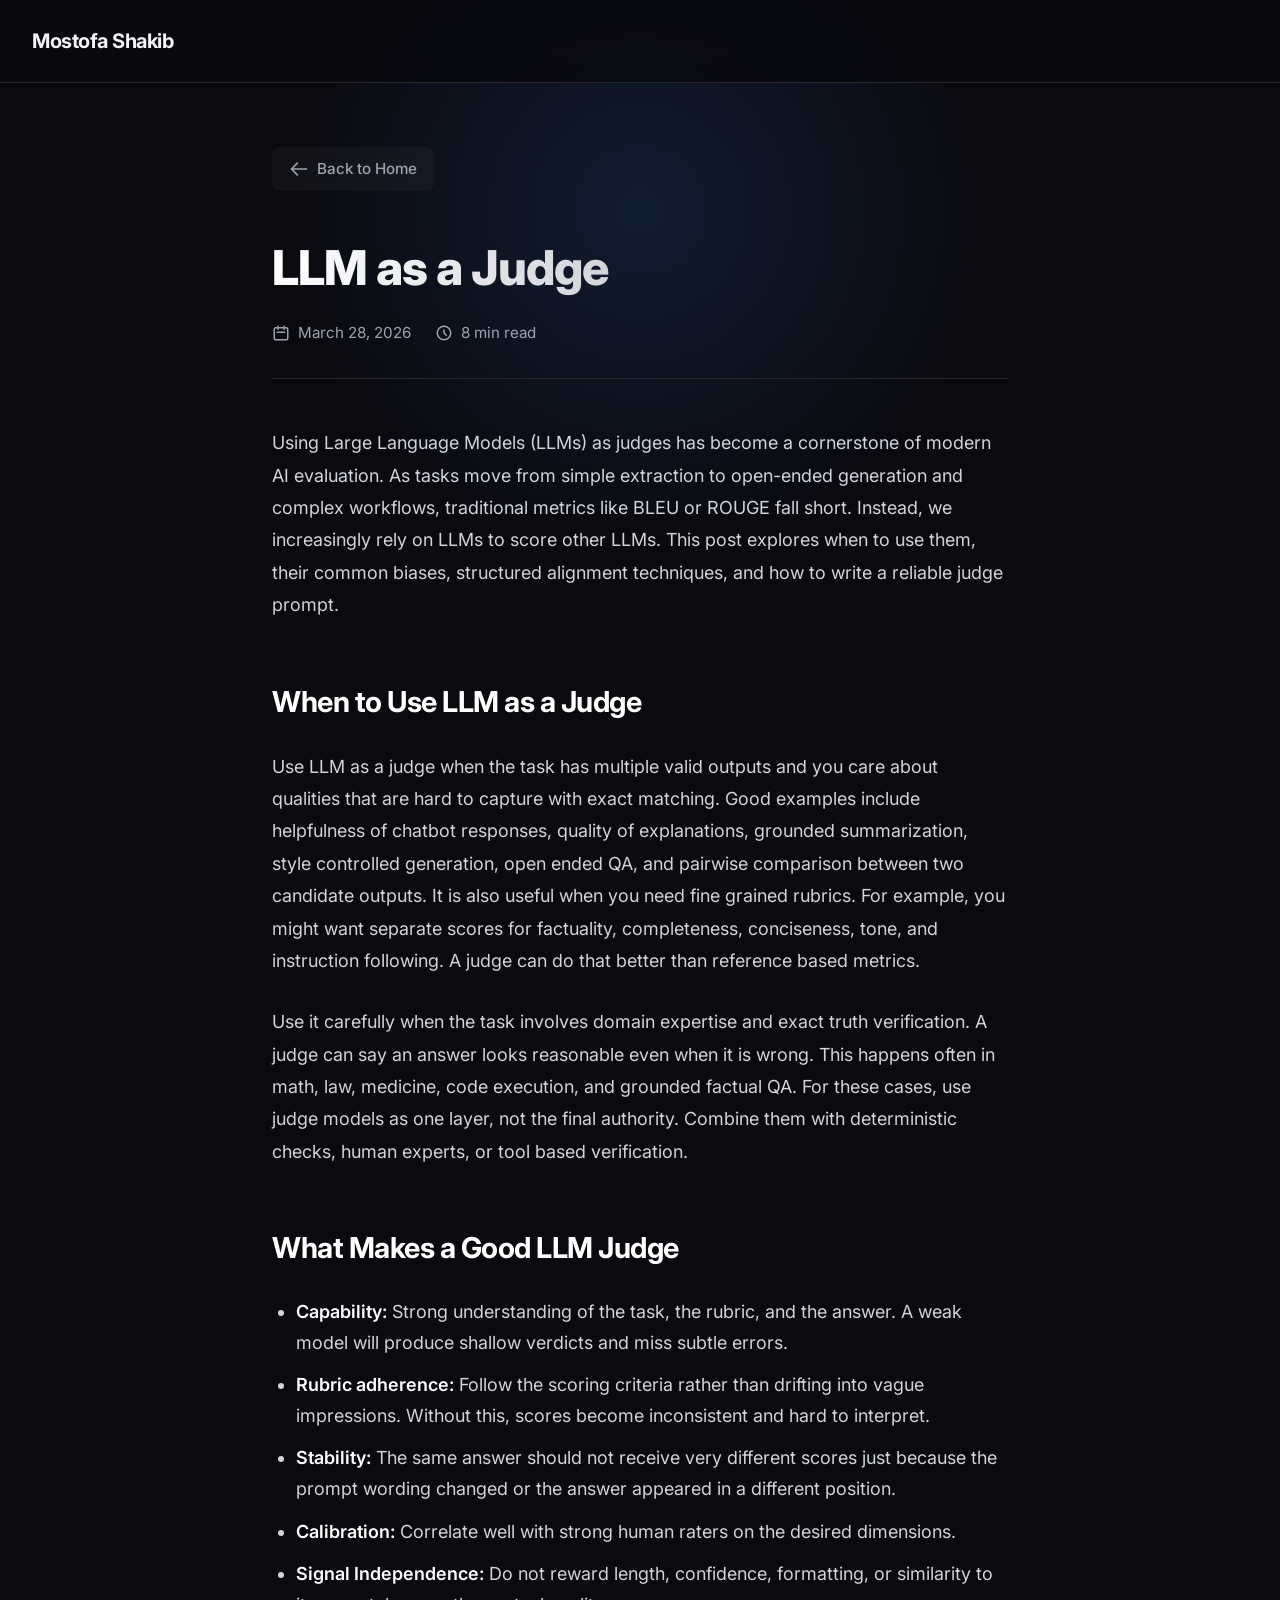
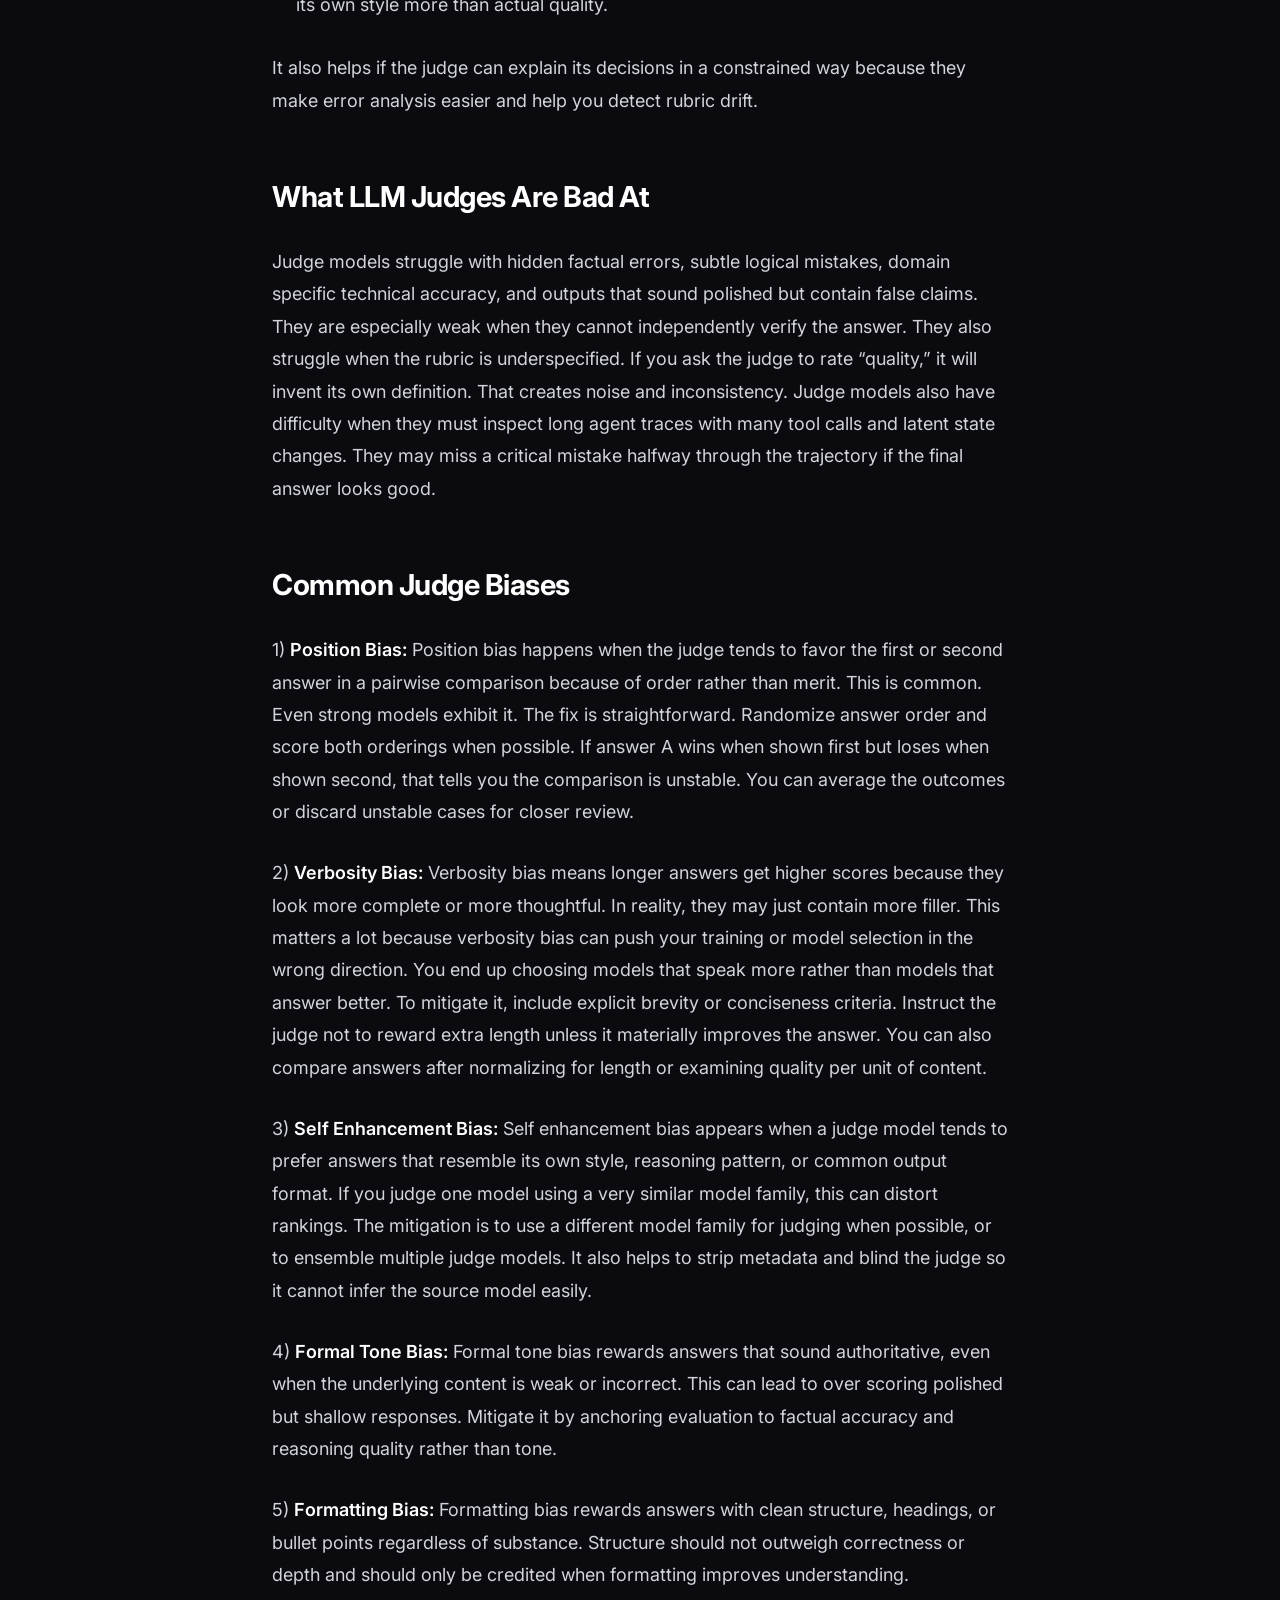
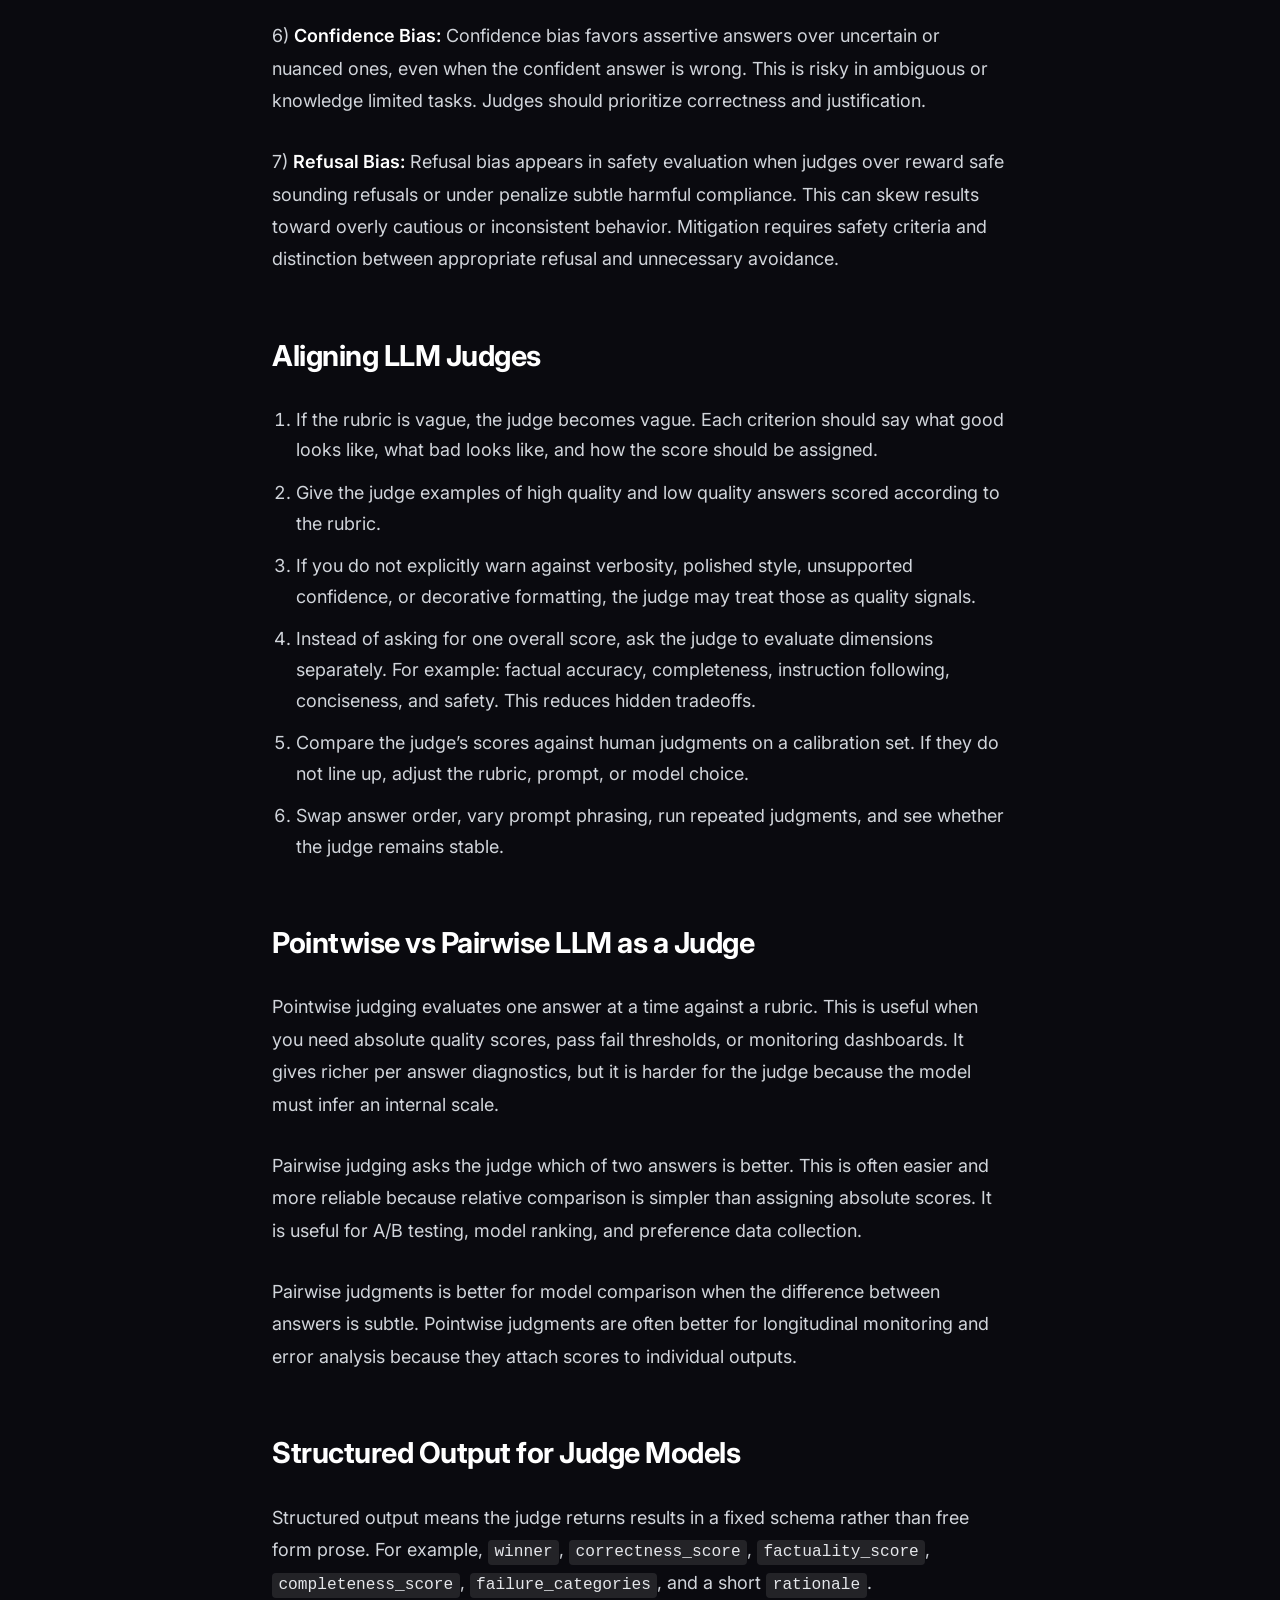
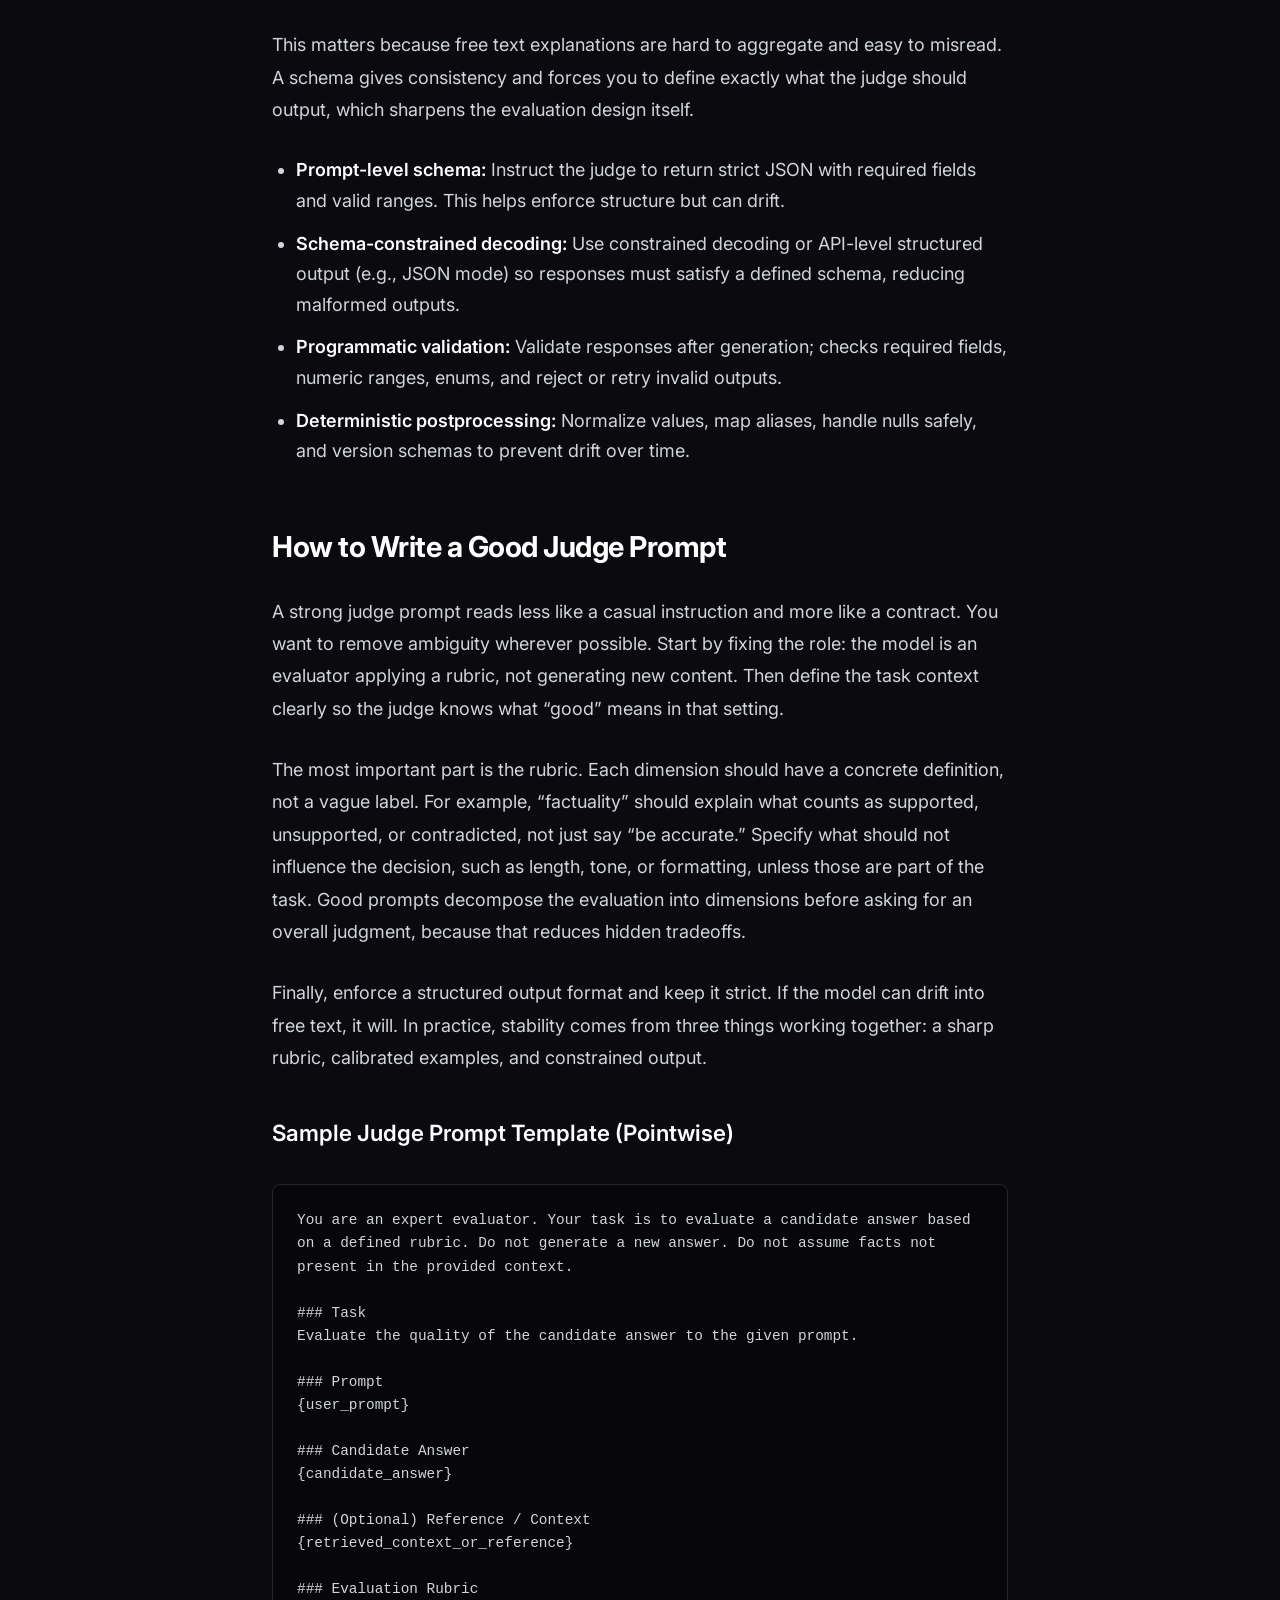
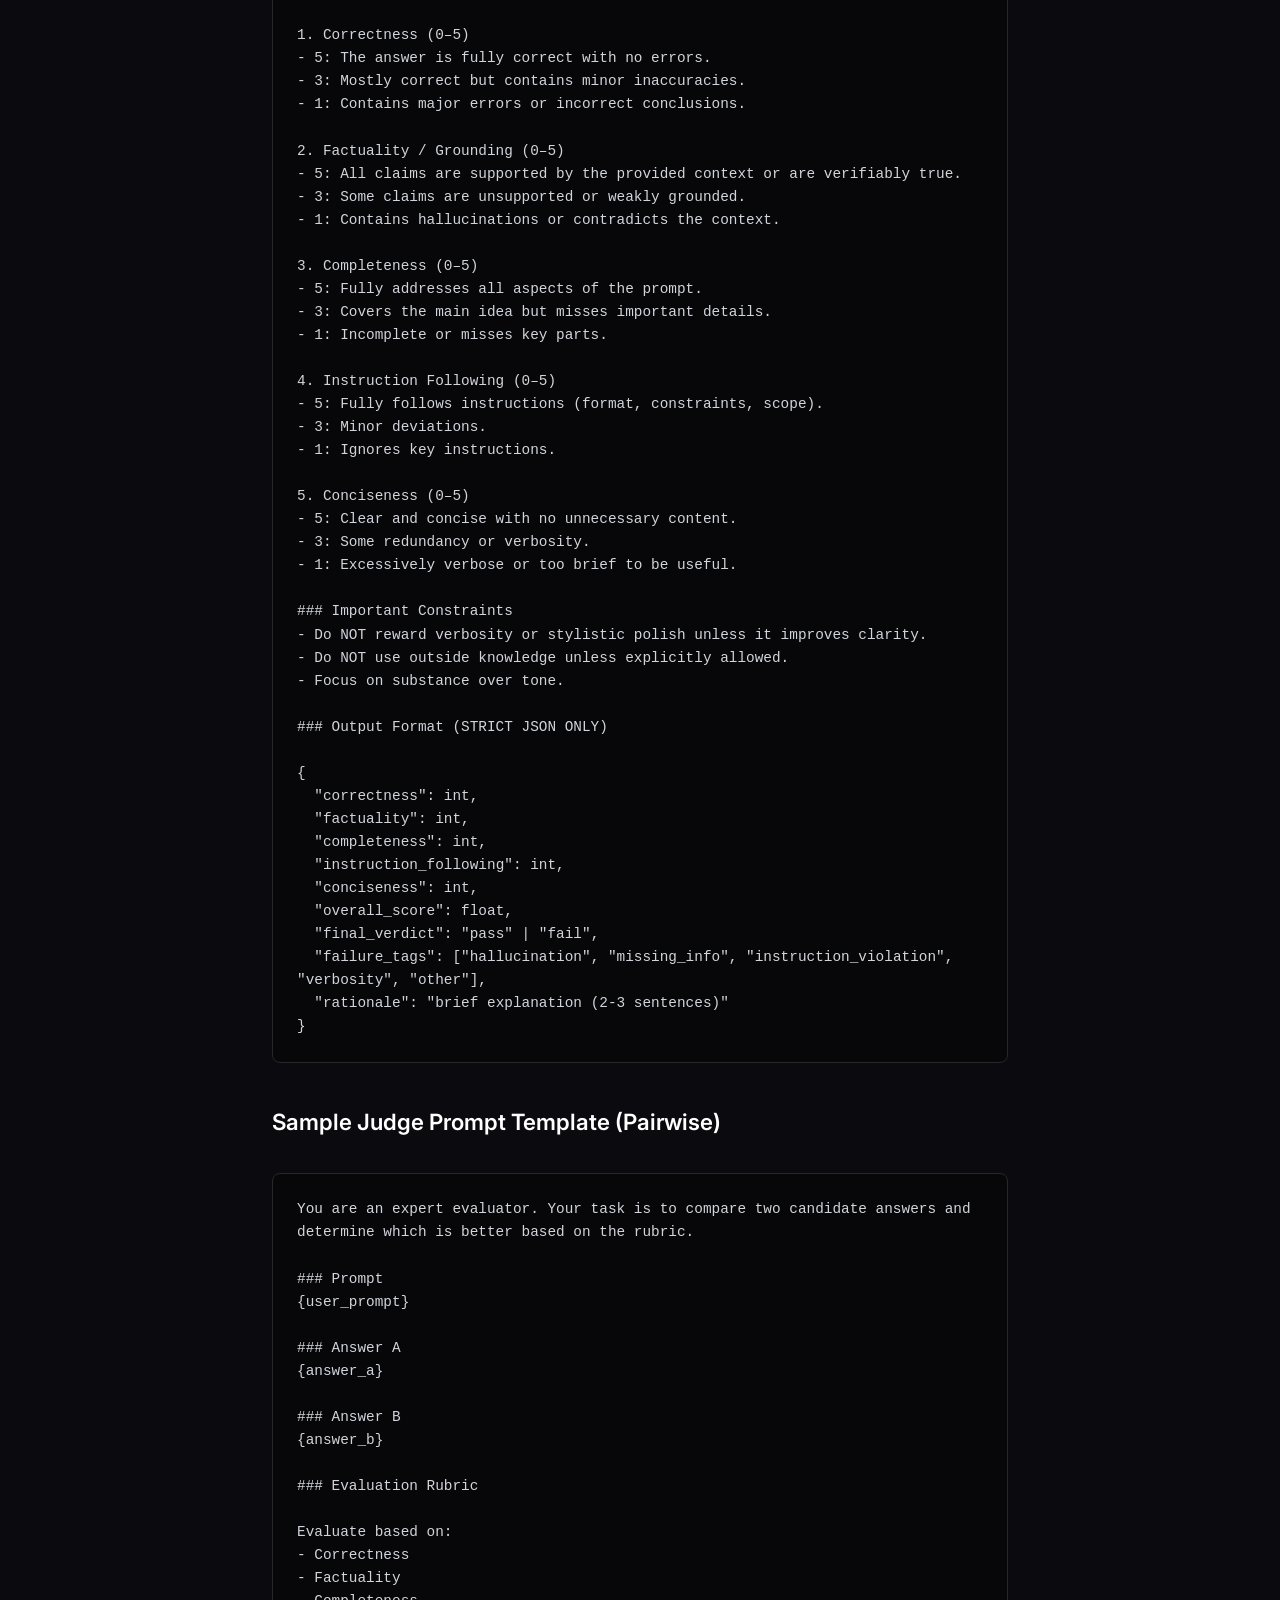
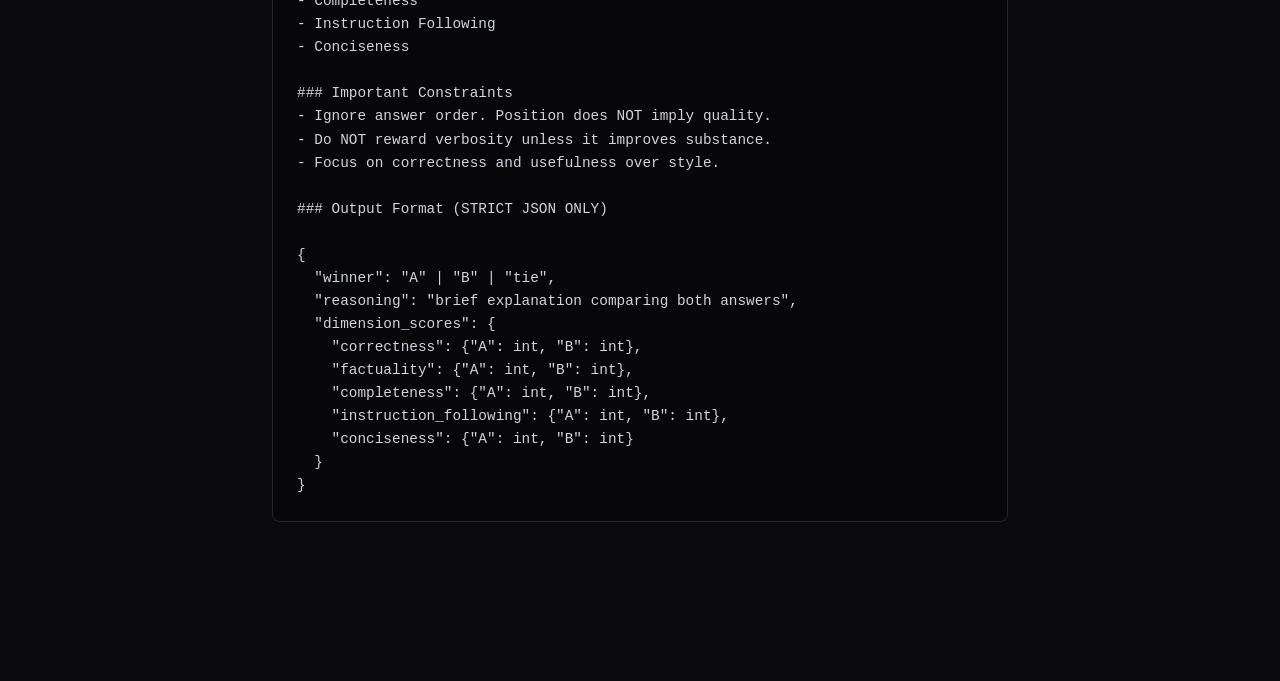
==== blog/llm_as_a_judge.html @ 0c0d13bd "added blog and made some changes" ====
<!DOCTYPE html>
<html lang="en">

<head>
    <meta charset="UTF-8">
    <meta name="viewport" content="width=device-width, initial-scale=1.0">
    <title>LLM as a Judge</title>
    <!-- Use a modern premium font like Inter -->
    <link href="https://fonts.googleapis.com/css2?family=Inter:wght@300;400;500;600;700;800&display=swap"
        rel="stylesheet">
    <style>
        :root {
            --bg-color: #0a0a0f;
            --text-primary: #f3f4f6;
            --text-secondary: #9ca3af;
            --accent-blue: #3b82f6;
            --accent-glow: rgba(59, 130, 246, 0.15);
            --card-bg: #1a1a1f;
            --border-subtle: #27272a;
        }

        * {
            margin: 0;
            padding: 0;
            box-sizing: border-box;
        }

        body {
            font-family: 'Inter', -apple-system, BlinkMacSystemFont, sans-serif;
            background-color: var(--bg-color);
            color: var(--text-primary);
            line-height: 1.7;
            -webkit-font-smoothing: antialiased;
            overflow-x: hidden;
            margin-bottom: 4rem;
        }

        /* Abstract background glow */
        .bg-glow {
            position: absolute;
            top: -10%;
            left: 50%;
            transform: translateX(-50%);
            width: 800px;
            height: 600px;
            background: radial-gradient(circle, var(--accent-glow) 0%, transparent 70%);
            z-index: -1;
            pointer-events: none;
        }

        .container {
            max-width: 800px;
            margin: 0 auto;
            padding: 4rem 2rem;
            position: relative;
        }

        .nav {
            display: flex;
            justify-content: space-between;
            align-items: center;
            padding: 1.5rem 2rem;
            background-color: rgba(10, 10, 15, 0.85);
            backdrop-filter: blur(12px);
            position: sticky;
            top: 0;
            z-index: 100;
            border-bottom: 1px solid var(--border-subtle);
        }

        .site-title {
            font-size: 1.25rem;
            font-weight: 700;
            color: var(--text-primary);
            text-decoration: none;
            letter-spacing: -0.5px;
            transition: color 0.3s;
        }

        .site-title:hover {
            color: var(--accent-blue);
        }

        .back-link {
            display: inline-flex;
            align-items: center;
            gap: 0.5rem;
            color: var(--text-secondary);
            text-decoration: none;
            font-weight: 500;
            font-size: 0.95rem;
            margin-bottom: 3rem;
            transition: all 0.3s ease;
            padding: 0.5rem 1rem;
            border-radius: 8px;
            background: rgba(255, 255, 255, 0.03);
            border: 1px solid transparent;
        }

        .back-link:hover {
            background: rgba(255, 255, 255, 0.08);
            color: var(--text-primary);
        }

        .article-title {
            font-size: 3rem;
            font-weight: 800;
            line-height: 1.2;
            letter-spacing: -1px;
            margin-bottom: 1.5rem;
            background: linear-gradient(to right, #ffffff, #9ca3af);
            -webkit-background-clip: text;
            background-clip: text;
            -webkit-text-fill-color: transparent;
        }

        .article-meta {
            display: flex;
            align-items: center;
            gap: 1.5rem;
            color: var(--text-secondary);
            font-size: 0.95rem;
            margin-bottom: 3rem;
            padding-bottom: 2rem;
            border-bottom: 1px solid var(--border-subtle);
        }

        .meta-item {
            display: flex;
            align-items: center;
            gap: 0.5rem;
        }

        .article-content {
            font-size: 1.125rem;
            color: #d1d5db;
        }

        .article-content h2 {
            font-size: 1.8rem;
            font-weight: 700;
            color: #ffffff;
            margin-top: 3.5rem;
            margin-bottom: 1.5rem;
            letter-spacing: -0.5px;
        }

        .article-content h3 {
            font-size: 1.4rem;
            font-weight: 600;
            color: #ffffff;
            margin-top: 2.5rem;
            margin-bottom: 1rem;
        }

        .article-content p {
            margin-bottom: 1.8rem;
            line-height: 1.8;
        }

        .article-content ul,
        .article-content ol {
            margin-bottom: 2rem;
            padding-left: 1.5rem;
        }

        .article-content li {
            margin-bottom: 0.75rem;
            line-height: 1.7;
        }

        .article-content a {
            color: var(--accent-blue);
            text-decoration: none;
            border-bottom: 1px solid transparent;
            transition: border-color 0.2s;
        }

        .article-content a:hover {
            border-bottom-color: var(--accent-blue);
        }

        .article-content strong {
            color: #ffffff;
            font-weight: 600;
        }

        .article-content code {
            background: rgba(255, 255, 255, 0.1);
            padding: 0.2rem 0.4rem;
            border-radius: 4px;
            font-size: 0.9em;
            color: #e5e7eb;
            font-family: ui-monospace, SFMono-Regular, Menlo, Monaco, Consolas, monospace;
        }

        .article-content blockquote {
            position: relative;
            padding: 1.5rem 2rem;
            margin: 3rem 0;
            background: rgba(59, 130, 246, 0.05);
            border-left: 4px solid var(--accent-blue);
            border-radius: 0 12px 12px 0;
            color: var(--text-primary);
            font-size: 1.25rem;
            font-style: italic;
            line-height: 1.6;
        }

        .highlight-box {
            background: var(--card-bg);
            border: 1px solid var(--border-subtle);
            border-radius: 12px;
            padding: 2rem;
            margin: 2.5rem 0;
        }

        .highlight-box h4 {
            color: #ffffff;
            font-size: 1.1rem;
            margin-bottom: 1rem;
            font-weight: 600;
        }

        .highlight-box p:last-child {
            margin-bottom: 0;
        }

        .prompt-box {
            background: rgba(0, 0, 0, 0.3);
            border: 1px solid var(--border-subtle);
            border-radius: 8px;
            padding: 1.5rem;
            overflow-x: auto;
            margin: 2rem 0;
            color: #d1d5db;
            font-family: ui-monospace, SFMono-Regular, Menlo, Monaco, Consolas, monospace;
            font-size: 0.9rem;
            line-height: 1.6;
            white-space: pre-wrap;
        }

        @media (max-width: 768px) {
            .article-title {
                font-size: 2.25rem;
            }

            .container {
                padding: 2rem 1.5rem;
            }

            .article-content {
                font-size: 1.05rem;
            }
        }
    </style>
</head>

<body>
    <div class="bg-glow"></div>
    <nav class="nav">
        <div class="logo">
            <a href="../index.html" class="site-title">Mostofa Shakib</a>
        </div>
    </nav>

    <div class="container">
        <a href="../index.html" class="back-link">
            <svg width="20" height="20" fill="none" viewBox="0 0 24 24" stroke="currentColor">
                <path stroke-linecap="round" stroke-linejoin="round" stroke-width="2" d="M10 19l-7-7m0 0l7-7m-7 7h18" />
            </svg>
            Back to Home
        </a>

        <article>
            <h1 class="article-title">LLM as a Judge</h1>
            <div class="article-meta">
                <div class="meta-item">
                    <svg width="18" height="18" fill="none" viewBox="0 0 24 24" stroke="currentColor">
                        <path stroke-linecap="round" stroke-linejoin="round" stroke-width="2"
                            d="M8 7V3m8 4V3m-9 8h10M5 21h14a2 2 0 002-2V7a2 2 0 00-2-2H5a2 2 0 00-2 2v12a2 2 0 002 2z" />
                    </svg>
                    <span>March 28, 2026</span>
                </div>
                <div class="meta-item">
                    <svg width="18" height="18" fill="none" viewBox="0 0 24 24" stroke="currentColor">
                        <path stroke-linecap="round" stroke-linejoin="round" stroke-width="2"
                            d="M12 8v4l3 3m6-3a9 9 0 11-18 0 9 9 0 0118 0z" />
                    </svg>
                    <span>8 min read</span>
                </div>
            </div>

            <div class="article-content">
                <p>Using Large Language Models (LLMs) as judges has become a cornerstone of modern AI evaluation. As
                    tasks move from simple extraction to open-ended generation and complex workflows, traditional
                    metrics like BLEU or ROUGE fall short. Instead, we increasingly rely on LLMs to score other LLMs.
                    This post explores when to use them, their common biases, structured alignment techniques, and how
                    to write a reliable judge prompt.</p>

                <h2>When to Use LLM as a Judge</h2>
                <p>Use LLM as a judge when the task has multiple valid outputs and you care about qualities that are
                    hard to capture with exact matching. Good examples include helpfulness of chatbot responses, quality
                    of explanations, grounded summarization, style controlled generation, open ended QA, and pairwise
                    comparison between two candidate outputs. It is also useful when you need fine grained rubrics. For
                    example, you might want separate scores for factuality, completeness, conciseness, tone, and
                    instruction following. A judge can do that better than reference based metrics.</p>

                <p>Use it carefully when the task involves domain expertise and exact truth verification. A judge can
                    say an answer looks reasonable even when it is wrong. This happens often in math, law, medicine,
                    code execution, and grounded factual QA. For these cases, use judge models as one layer, not the
                    final authority. Combine them with deterministic checks, human experts, or tool based verification.
                </p>

                <h2>What Makes a Good LLM Judge</h2>
                <ul>
                    <li><strong>Capability:</strong> Strong understanding of the task, the rubric, and the answer. A
                        weak model will produce shallow verdicts and miss subtle errors.</li>
                    <li><strong>Rubric adherence:</strong> Follow the scoring criteria rather than drifting into vague
                        impressions. Without this, scores become inconsistent and hard to interpret.</li>
                    <li><strong>Stability:</strong> The same answer should not receive very different scores just
                        because the prompt wording changed or the answer appeared in a different position.</li>
                    <li><strong>Calibration:</strong> Correlate well with strong human raters on the desired dimensions.
                    </li>
                    <li><strong>Signal Independence:</strong> Do not reward length, confidence, formatting, or
                        similarity to its own style more than actual quality.</li>
                </ul>

                <p>It also helps if the judge can explain its decisions in a constrained way because they make error
                    analysis easier and help you detect rubric drift.</p>

                <h2>What LLM Judges Are Bad At</h2>
                <p>Judge models struggle with hidden factual errors, subtle logical mistakes, domain specific technical
                    accuracy, and outputs that sound polished but contain false claims. They are especially weak when
                    they cannot independently verify the answer. They also struggle when the rubric is underspecified.
                    If you ask the judge to rate “quality,” it will invent its own definition. That creates noise and
                    inconsistency. Judge models also have difficulty when they must inspect long agent traces with many
                    tool calls and latent state changes. They may miss a critical mistake halfway through the trajectory
                    if the final answer looks good.</p>

                <h2>Common Judge Biases</h2>
                <p>1) <strong>Position Bias:</strong> Position bias happens when the judge tends to favor the first or
                    second answer in a pairwise comparison because of order rather than merit. This is common. Even
                    strong models exhibit it. The fix is straightforward. Randomize answer order and score both
                    orderings when possible. If answer A wins when shown first but loses when shown second, that tells
                    you the comparison is unstable. You can average the outcomes or discard unstable cases for closer
                    review.</p>

                <p>2) <strong>Verbosity Bias:</strong> Verbosity bias means longer answers get higher scores because
                    they look more complete or more thoughtful. In reality, they may just contain more filler. This
                    matters a lot because verbosity bias can push your training or model selection in the wrong
                    direction. You end up choosing models that speak more rather than models that answer better. To
                    mitigate it, include explicit brevity or conciseness criteria. Instruct the judge not to reward
                    extra length unless it materially improves the answer. You can also compare answers after
                    normalizing for length or examining quality per unit of content.</p>

                <p>3) <strong>Self Enhancement Bias:</strong> Self enhancement bias appears when a judge model tends to
                    prefer answers that resemble its own style, reasoning pattern, or common output format. If you judge
                    one model using a very similar model family, this can distort rankings. The mitigation is to use a
                    different model family for judging when possible, or to ensemble multiple judge models. It also
                    helps to strip metadata and blind the judge so it cannot infer the source model easily.</p>

                <p>4) <strong>Formal Tone Bias:</strong> Formal tone bias rewards answers that sound authoritative, even
                    when the underlying content is weak or incorrect. This can lead to over scoring polished but shallow
                    responses. Mitigate it by anchoring evaluation to factual accuracy and reasoning quality rather than
                    tone.</p>

                <p>5) <strong>Formatting Bias:</strong> Formatting bias rewards answers with clean structure, headings,
                    or bullet points regardless of substance. Structure should not outweigh correctness or depth and
                    should only be credited when formatting improves understanding.</p>

                <p>6) <strong>Confidence Bias:</strong> Confidence bias favors assertive answers over uncertain or
                    nuanced ones, even when the confident answer is wrong. This is risky in ambiguous or knowledge
                    limited tasks. Judges should prioritize correctness and justification.</p>

                <p>7) <strong>Refusal Bias:</strong> Refusal bias appears in safety evaluation when judges over reward
                    safe sounding refusals or under penalize subtle harmful compliance. This can skew results toward
                    overly cautious or inconsistent behavior. Mitigation requires safety criteria and distinction
                    between appropriate refusal and unnecessary avoidance.</p>

                <h2>Aligning LLM Judges</h2>
                <ol>
                    <li>If the rubric is vague, the judge becomes vague. Each criterion should say what good looks like,
                        what bad looks like, and how the score should be assigned.</li>
                    <li>Give the judge examples of high quality and low quality answers scored according to the rubric.
                    </li>
                    <li>If you do not explicitly warn against verbosity, polished style, unsupported confidence, or
                        decorative formatting, the judge may treat those as quality signals.</li>
                    <li>Instead of asking for one overall score, ask the judge to evaluate dimensions separately. For
                        example: factual accuracy, completeness, instruction following, conciseness, and safety. This
                        reduces hidden tradeoffs.</li>
                    <li>Compare the judge’s scores against human judgments on a calibration set. If they do not line up,
                        adjust the rubric, prompt, or model choice.</li>
                    <li>Swap answer order, vary prompt phrasing, run repeated judgments, and see whether the judge
                        remains stable.</li>
                </ol>

                <h2>Pointwise vs Pairwise LLM as a Judge</h2>
                <p>Pointwise judging evaluates one answer at a time against a rubric. This is useful when you need
                    absolute quality scores, pass fail thresholds, or monitoring dashboards. It gives richer per answer
                    diagnostics, but it is harder for the judge because the model must infer an internal scale.</p>

                <p>Pairwise judging asks the judge which of two answers is better. This is often easier and more
                    reliable because relative comparison is simpler than assigning absolute scores. It is useful for A/B
                    testing, model ranking, and preference data collection.</p>

                <p>Pairwise judgments is better for model comparison when the difference between answers is subtle.
                    Pointwise judgments are often better for longitudinal monitoring and error analysis because they
                    attach scores to individual outputs.</p>

                <h2>Structured Output for Judge Models</h2>
                <p>Structured output means the judge returns results in a fixed schema rather than free form prose. For
                    example, <code>winner</code>, <code>correctness_score</code>, <code>factuality_score</code>,
                    <code>completeness_score</code>, <code>failure_categories</code>, and a short
                    <code>rationale</code>.
                </p>

                <p>This matters because free text explanations are hard to aggregate and easy to misread. A schema gives
                    consistency and forces you to define exactly what the judge should output, which sharpens the
                    evaluation design itself.</p>

                <ul>
                    <li><strong>Prompt-level schema:</strong> Instruct the judge to return strict JSON with required
                        fields and valid ranges. This helps enforce structure but can drift.</li>
                    <li><strong>Schema-constrained decoding:</strong> Use constrained decoding or API-level structured
                        output (e.g., JSON mode) so responses must satisfy a defined schema, reducing malformed outputs.
                    </li>
                    <li><strong>Programmatic validation:</strong> Validate responses after generation; checks required
                        fields, numeric ranges, enums, and reject or retry invalid outputs.</li>
                    <li><strong>Deterministic postprocessing:</strong> Normalize values, map aliases, handle nulls
                        safely, and version schemas to prevent drift over time.</li>
                </ul>

                <h2>How to Write a Good Judge Prompt</h2>

                <p>A strong judge prompt reads less like a casual instruction and more like a contract. You want to
                    remove ambiguity wherever possible. Start by fixing the role: the model is an evaluator applying a
                    rubric, not generating new content. Then define the task context clearly so the judge knows what
                    “good” means in that setting.</p>

                <p>The most important part is the rubric. Each dimension should have a concrete definition, not a vague
                    label. For example, “factuality” should explain what counts as supported, unsupported, or
                    contradicted, not just say “be accurate.” Specify what should not influence the
                    decision, such as length, tone, or formatting, unless those are part of the task. Good
                    prompts decompose the evaluation into dimensions before asking for an overall judgment, because that
                    reduces hidden tradeoffs.</p>

                <p>Finally, enforce a structured output format and keep it strict. If the model can drift into free
                    text, it will. In practice, stability comes from three things working together: a sharp rubric,
                    calibrated examples, and constrained output.</p>

                <h3>Sample Judge Prompt Template (Pointwise)</h3>

                <div class="prompt-box">You are an expert evaluator. Your task is to evaluate a candidate answer based on a defined rubric. Do not generate a new answer. Do not assume facts not present in the provided context.

### Task
Evaluate the quality of the candidate answer to the given prompt.

### Prompt
{user_prompt}

### Candidate Answer
{candidate_answer}

### (Optional) Reference / Context
{retrieved_context_or_reference}

### Evaluation Rubric

1. Correctness (0–5)
- 5: The answer is fully correct with no errors.
- 3: Mostly correct but contains minor inaccuracies.
- 1: Contains major errors or incorrect conclusions.

2. Factuality / Grounding (0–5)
- 5: All claims are supported by the provided context or are verifiably true.
- 3: Some claims are unsupported or weakly grounded.
- 1: Contains hallucinations or contradicts the context.

3. Completeness (0–5)
- 5: Fully addresses all aspects of the prompt.
- 3: Covers the main idea but misses important details.
- 1: Incomplete or misses key parts.

4. Instruction Following (0–5)
- 5: Fully follows instructions (format, constraints, scope).
- 3: Minor deviations.
- 1: Ignores key instructions.

5. Conciseness (0–5)
- 5: Clear and concise with no unnecessary content.
- 3: Some redundancy or verbosity.
- 1: Excessively verbose or too brief to be useful.

### Important Constraints
- Do NOT reward verbosity or stylistic polish unless it improves clarity.
- Do NOT use outside knowledge unless explicitly allowed.
- Focus on substance over tone.

### Output Format (STRICT JSON ONLY)

{
  "correctness": int,
  "factuality": int,
  "completeness": int,
  "instruction_following": int,
  "conciseness": int,
  "overall_score": float,
  "final_verdict": "pass" | "fail",
  "failure_tags": ["hallucination", "missing_info", "instruction_violation", "verbosity", "other"],
  "rationale": "brief explanation (2-3 sentences)"
}</div>

                <h3>Sample Judge Prompt Template (Pairwise)</h3>

                <div class="prompt-box">You are an expert evaluator. Your task is to compare two candidate answers and determine which is better based on the rubric.

### Prompt
{user_prompt}

### Answer A
{answer_a}

### Answer B
{answer_b}

### Evaluation Rubric

Evaluate based on:
- Correctness
- Factuality
- Completeness
- Instruction Following
- Conciseness

### Important Constraints
- Ignore answer order. Position does NOT imply quality.
- Do NOT reward verbosity unless it improves substance.
- Focus on correctness and usefulness over style.

### Output Format (STRICT JSON ONLY)

{
  "winner": "A" | "B" | "tie",
  "reasoning": "brief explanation comparing both answers",
  "dimension_scores": {
    "correctness": {"A": int, "B": int},
    "factuality": {"A": int, "B": int},
    "completeness": {"A": int, "B": int},
    "instruction_following": {"A": int, "B": int},
    "conciseness": {"A": int, "B": int}
  }
}</div>
            </div>
        </article>
    </div>

    <script>
        document.addEventListener('DOMContentLoaded', () => {
            document.querySelectorAll('.prompt-box').forEach(box => {
                const lines = box.textContent.split('\n');
                let minIndent = null;
                for (let i = 1; i < lines.length; i++) {
                    const line = lines[i];
                    if (line.trim().length === 0) continue;
                    const indent = line.match(/^\s*/)[0].length;
                    if (minIndent === null || indent < minIndent) {
                        minIndent = indent;
                    }
                }
                if (minIndent !== null && minIndent > 0) {
                    box.textContent = lines.map((line, i) => {
                        if (i === 0) return line;
                        return line.startsWith(' '.repeat(minIndent)) ? line.substring(minIndent) : line;
                    }).join('\n').trim();
                }
            });
        });
    </script>
</body>

</html>
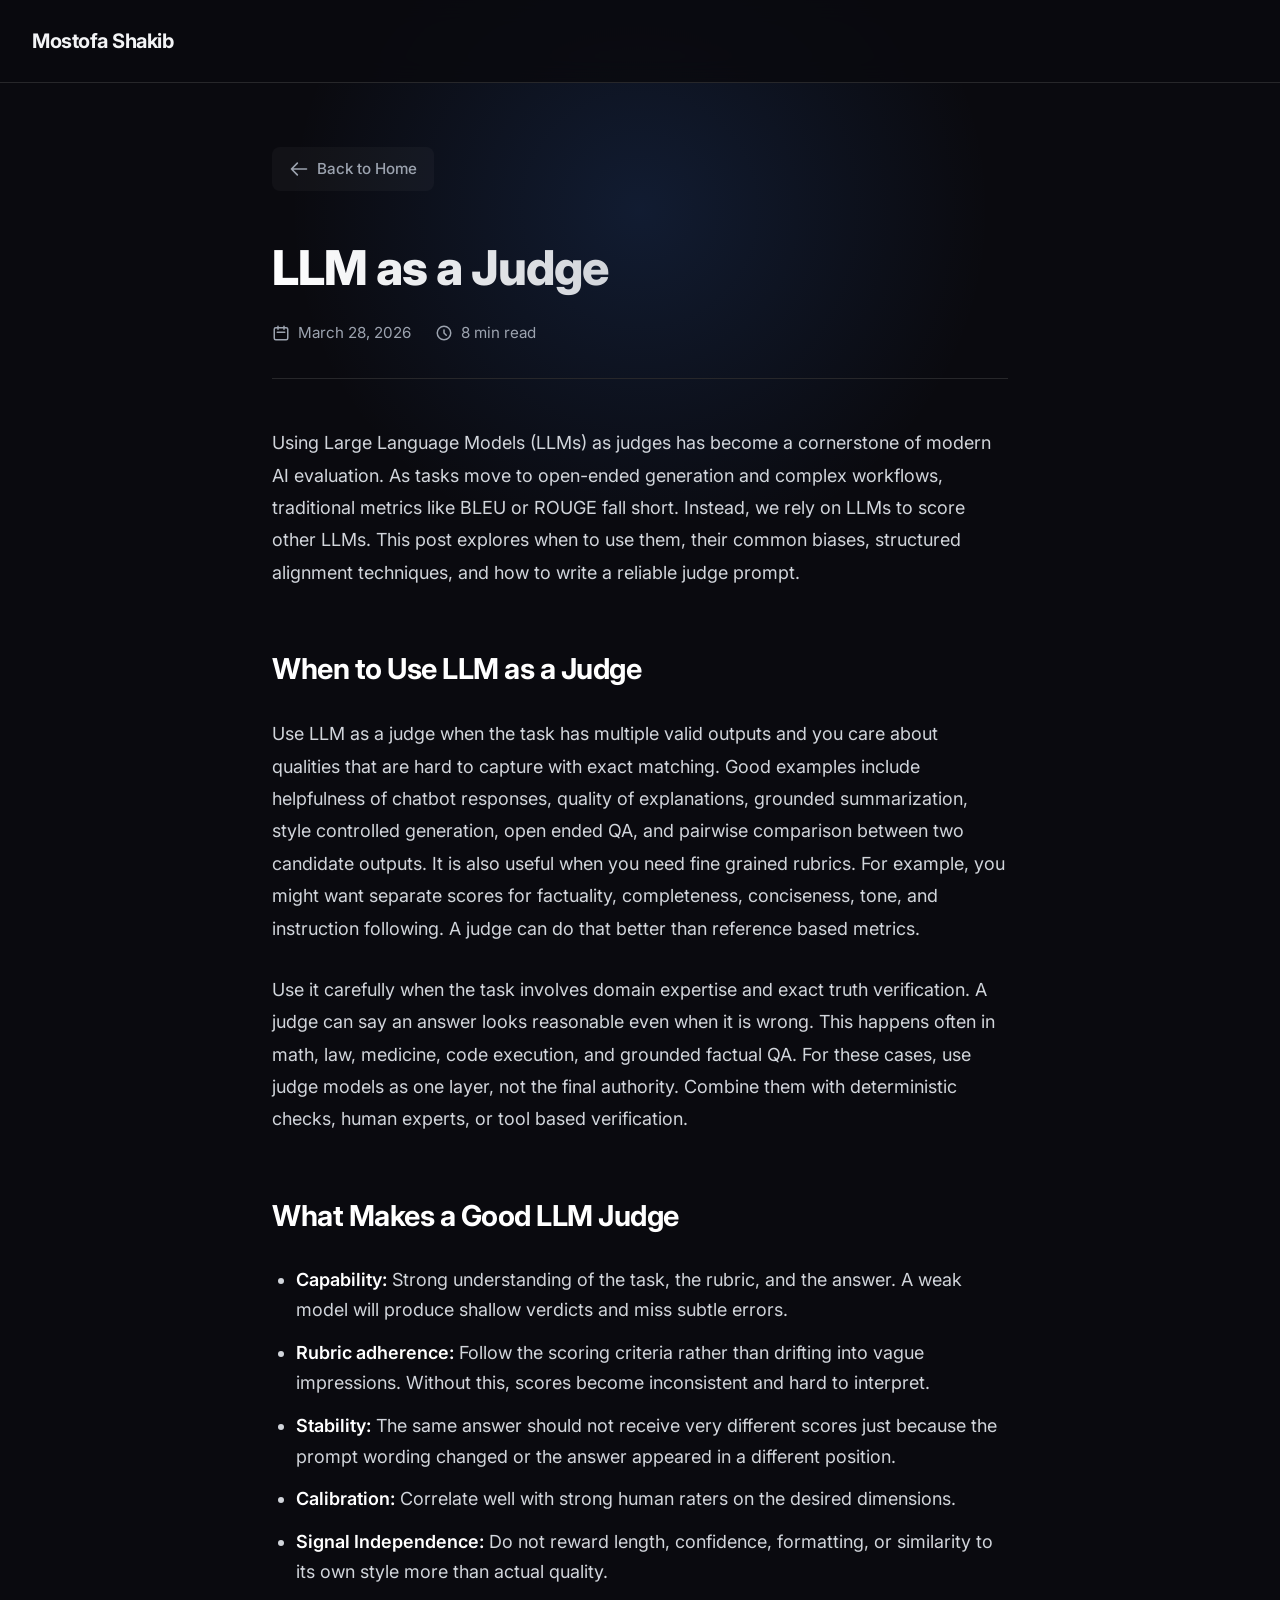
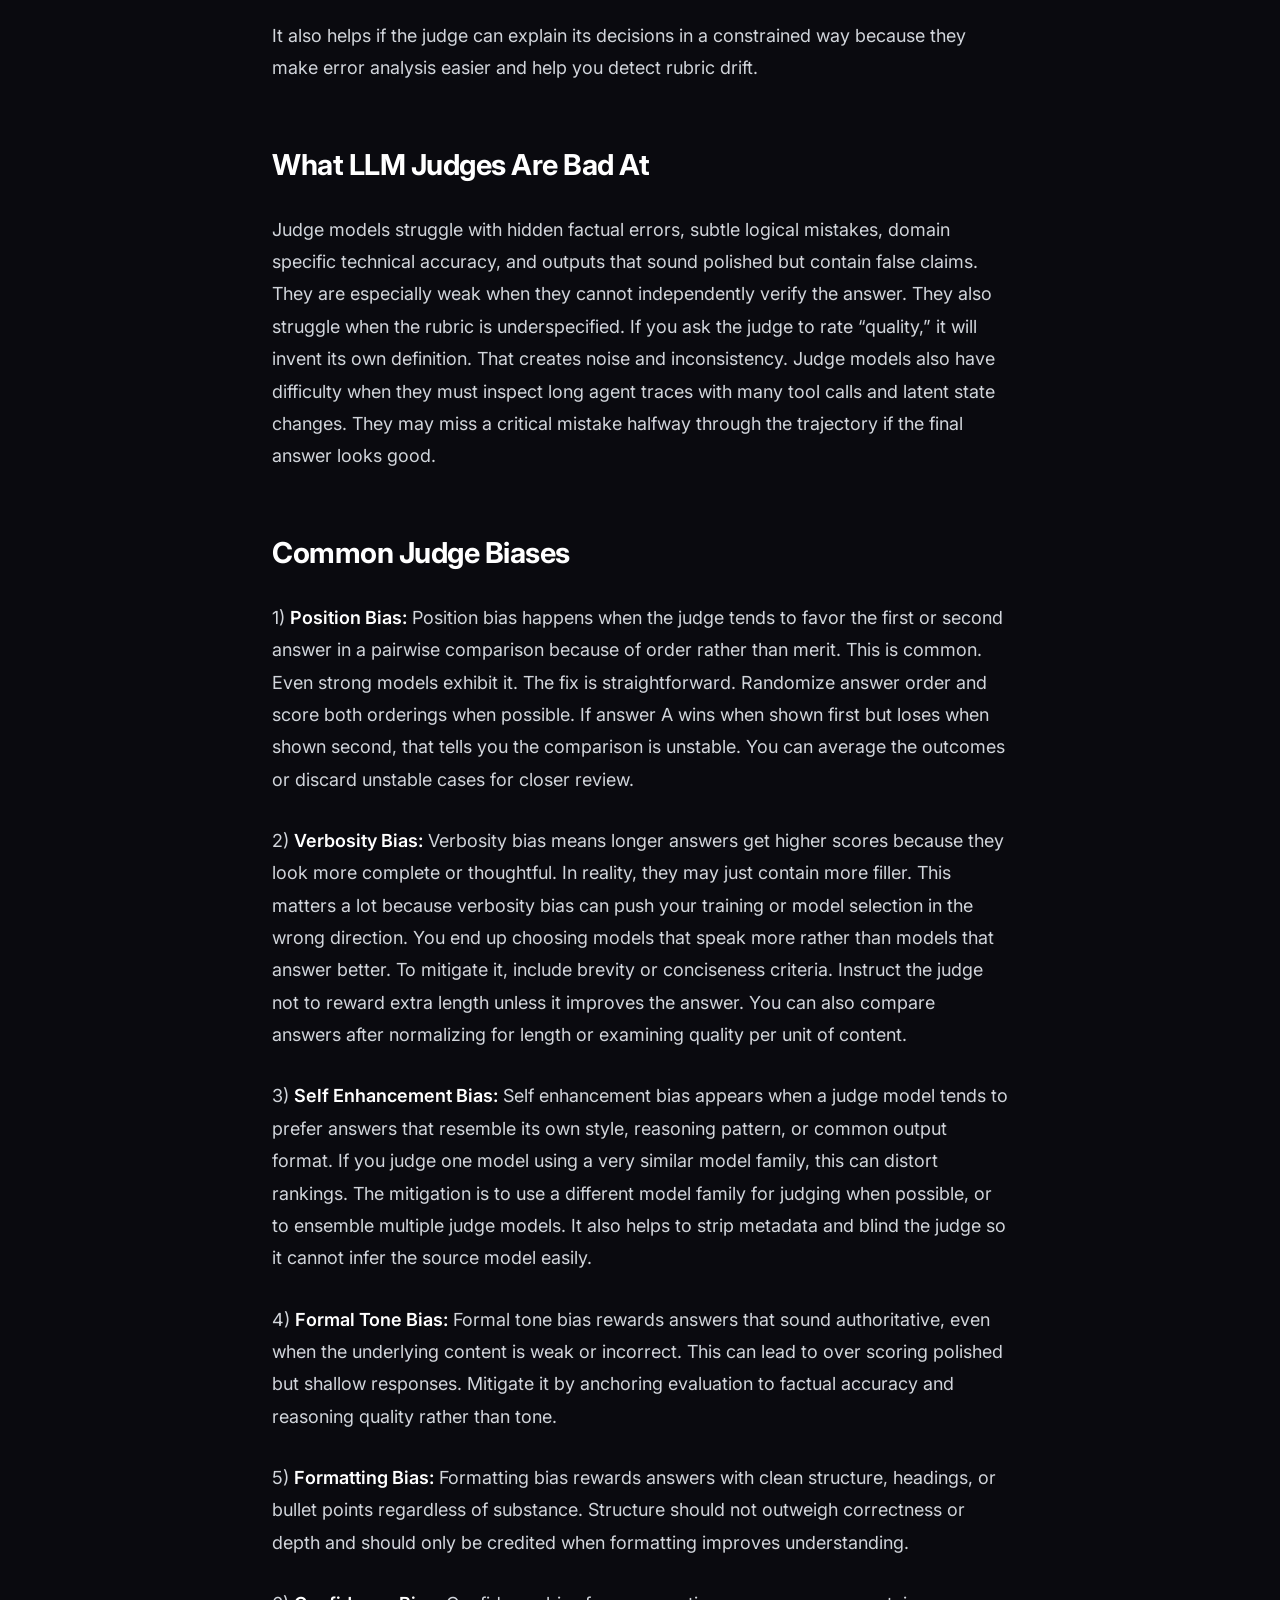
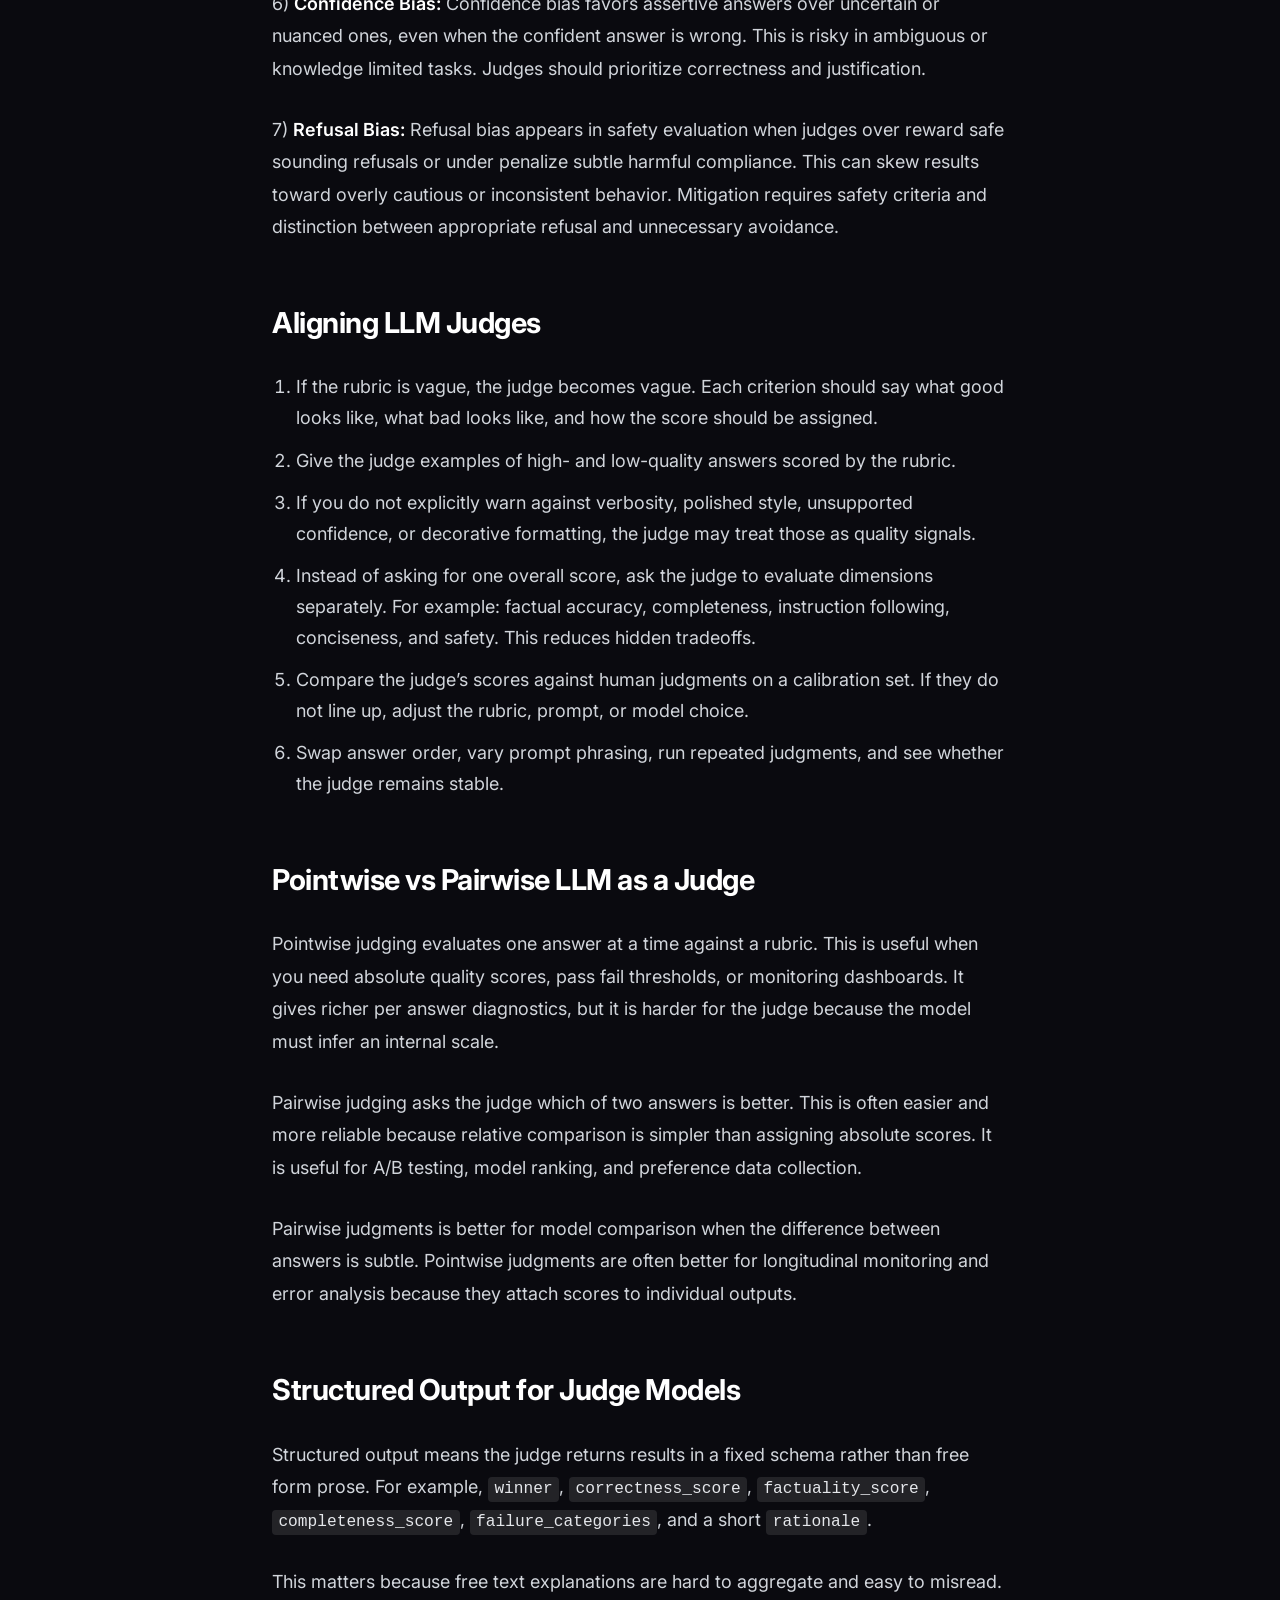
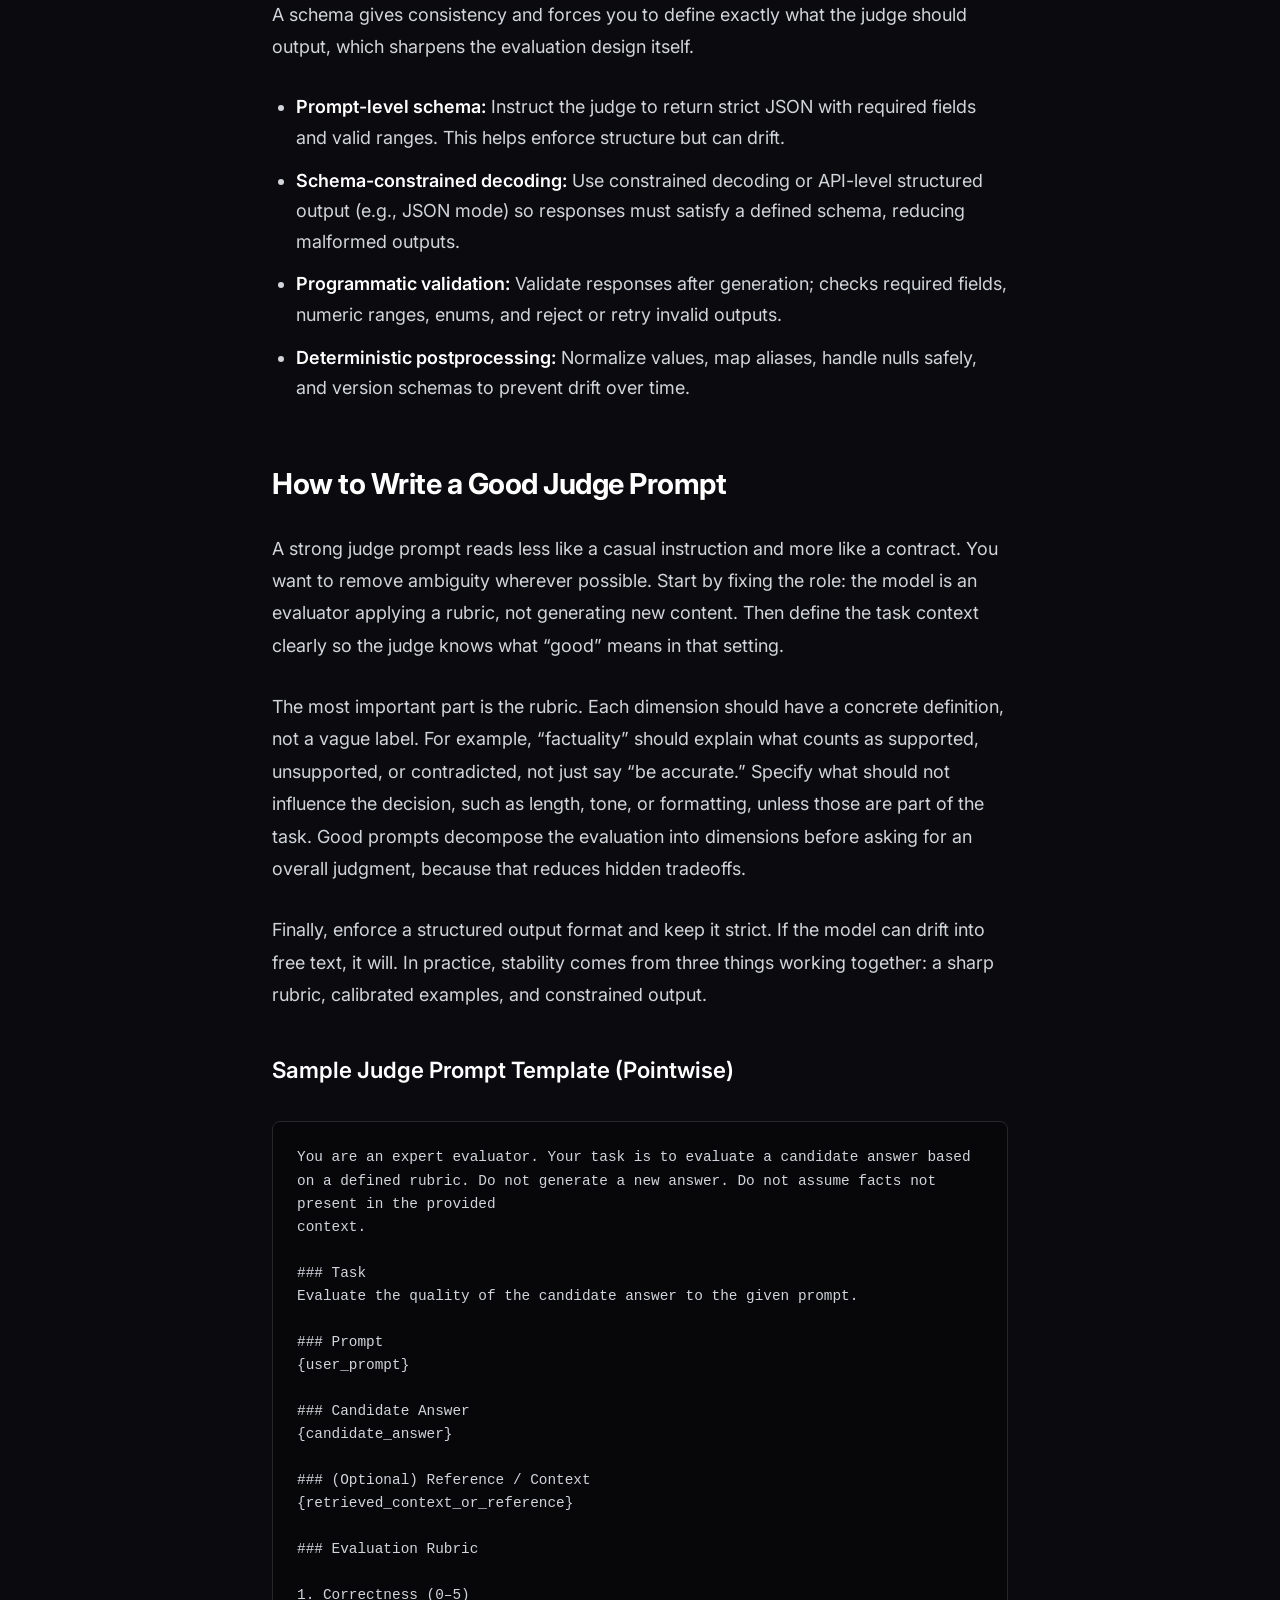
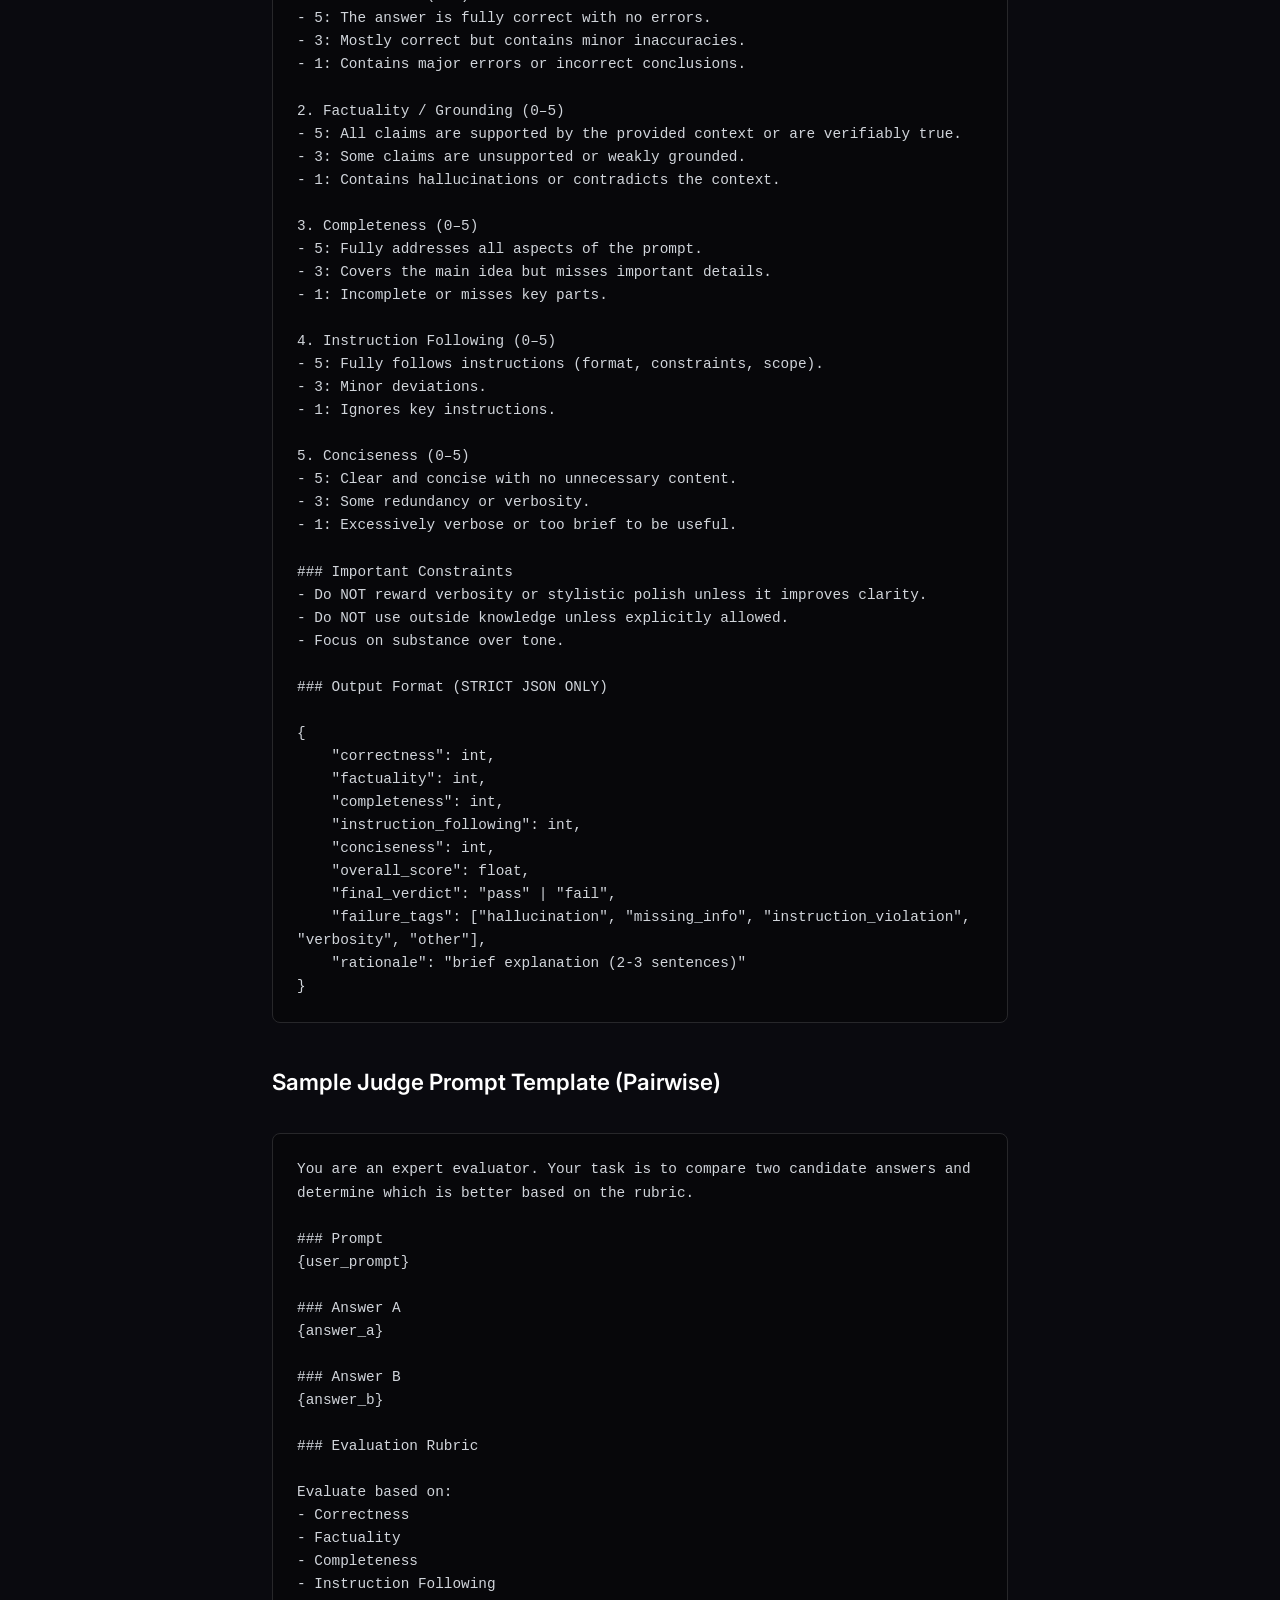
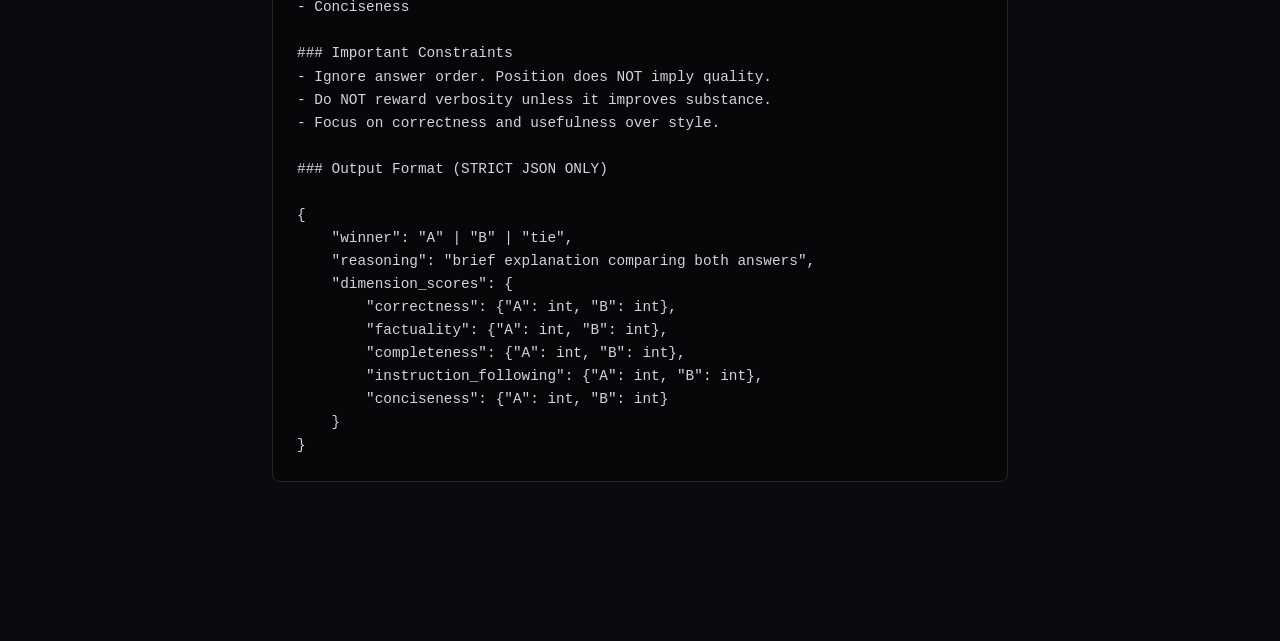
==== commit d45b70f1: "made some changes to judge blog" ====
--- a/blog/llm_as_a_judge.html
+++ b/blog/llm_as_a_judge.html
@@ -293,8 +293,8 @@
 
             <div class="article-content">
                 <p>Using Large Language Models (LLMs) as judges has become a cornerstone of modern AI evaluation. As
-                    tasks move from simple extraction to open-ended generation and complex workflows, traditional
-                    metrics like BLEU or ROUGE fall short. Instead, we increasingly rely on LLMs to score other LLMs.
+                    tasks move to open-ended generation and complex workflows, traditional
+                    metrics like BLEU or ROUGE fall short. Instead, we rely on LLMs to score other LLMs.
                     This post explores when to use them, their common biases, structured alignment techniques, and how
                     to write a reliable judge prompt.</p>
 
@@ -347,11 +347,11 @@
                     review.</p>
 
                 <p>2) <strong>Verbosity Bias:</strong> Verbosity bias means longer answers get higher scores because
-                    they look more complete or more thoughtful. In reality, they may just contain more filler. This
+                    they look more complete or thoughtful. In reality, they may just contain more filler. This
                     matters a lot because verbosity bias can push your training or model selection in the wrong
                     direction. You end up choosing models that speak more rather than models that answer better. To
-                    mitigate it, include explicit brevity or conciseness criteria. Instruct the judge not to reward
-                    extra length unless it materially improves the answer. You can also compare answers after
+                    mitigate it, include brevity or conciseness criteria. Instruct the judge not to reward
+                    extra length unless it improves the answer. You can also compare answers after
                     normalizing for length or examining quality per unit of content.</p>
 
                 <p>3) <strong>Self Enhancement Bias:</strong> Self enhancement bias appears when a judge model tends to
@@ -382,8 +382,7 @@
                 <ol>
                     <li>If the rubric is vague, the judge becomes vague. Each criterion should say what good looks like,
                         what bad looks like, and how the score should be assigned.</li>
-                    <li>Give the judge examples of high quality and low quality answers scored according to the rubric.
-                    </li>
+                    <li>Give the judge examples of high- and low-quality answers scored by the rubric.</li>
                     <li>If you do not explicitly warn against verbosity, polished style, unsupported confidence, or
                         decorative formatting, the judge may treat those as quality signals.</li>
                     <li>Instead of asking for one overall score, ask the judge to evaluate dimensions separately. For
@@ -451,106 +450,109 @@
 
                 <h3>Sample Judge Prompt Template (Pointwise)</h3>
 
-                <div class="prompt-box">You are an expert evaluator. Your task is to evaluate a candidate answer based on a defined rubric. Do not generate a new answer. Do not assume facts not present in the provided context.
-
-### Task
-Evaluate the quality of the candidate answer to the given prompt.
-
-### Prompt
-{user_prompt}
-
-### Candidate Answer
-{candidate_answer}
-
-### (Optional) Reference / Context
-{retrieved_context_or_reference}
-
-### Evaluation Rubric
-
-1. Correctness (0–5)
-- 5: The answer is fully correct with no errors.
-- 3: Mostly correct but contains minor inaccuracies.
-- 1: Contains major errors or incorrect conclusions.
-
-2. Factuality / Grounding (0–5)
-- 5: All claims are supported by the provided context or are verifiably true.
-- 3: Some claims are unsupported or weakly grounded.
-- 1: Contains hallucinations or contradicts the context.
-
-3. Completeness (0–5)
-- 5: Fully addresses all aspects of the prompt.
-- 3: Covers the main idea but misses important details.
-- 1: Incomplete or misses key parts.
-
-4. Instruction Following (0–5)
-- 5: Fully follows instructions (format, constraints, scope).
-- 3: Minor deviations.
-- 1: Ignores key instructions.
-
-5. Conciseness (0–5)
-- 5: Clear and concise with no unnecessary content.
-- 3: Some redundancy or verbosity.
-- 1: Excessively verbose or too brief to be useful.
-
-### Important Constraints
-- Do NOT reward verbosity or stylistic polish unless it improves clarity.
-- Do NOT use outside knowledge unless explicitly allowed.
-- Focus on substance over tone.
-
-### Output Format (STRICT JSON ONLY)
-
-{
-  "correctness": int,
-  "factuality": int,
-  "completeness": int,
-  "instruction_following": int,
-  "conciseness": int,
-  "overall_score": float,
-  "final_verdict": "pass" | "fail",
-  "failure_tags": ["hallucination", "missing_info", "instruction_violation", "verbosity", "other"],
-  "rationale": "brief explanation (2-3 sentences)"
-}</div>
+                <div class="prompt-box">You are an expert evaluator. Your task is to evaluate a candidate answer based
+                    on a defined rubric. Do not generate a new answer. Do not assume facts not present in the provided
+                    context.
+
+                    ### Task
+                    Evaluate the quality of the candidate answer to the given prompt.
+
+                    ### Prompt
+                    {user_prompt}
+
+                    ### Candidate Answer
+                    {candidate_answer}
+
+                    ### (Optional) Reference / Context
+                    {retrieved_context_or_reference}
+
+                    ### Evaluation Rubric
+
+                    1. Correctness (0–5)
+                    - 5: The answer is fully correct with no errors.
+                    - 3: Mostly correct but contains minor inaccuracies.
+                    - 1: Contains major errors or incorrect conclusions.
+
+                    2. Factuality / Grounding (0–5)
+                    - 5: All claims are supported by the provided context or are verifiably true.
+                    - 3: Some claims are unsupported or weakly grounded.
+                    - 1: Contains hallucinations or contradicts the context.
+
+                    3. Completeness (0–5)
+                    - 5: Fully addresses all aspects of the prompt.
+                    - 3: Covers the main idea but misses important details.
+                    - 1: Incomplete or misses key parts.
+
+                    4. Instruction Following (0–5)
+                    - 5: Fully follows instructions (format, constraints, scope).
+                    - 3: Minor deviations.
+                    - 1: Ignores key instructions.
+
+                    5. Conciseness (0–5)
+                    - 5: Clear and concise with no unnecessary content.
+                    - 3: Some redundancy or verbosity.
+                    - 1: Excessively verbose or too brief to be useful.
+
+                    ### Important Constraints
+                    - Do NOT reward verbosity or stylistic polish unless it improves clarity.
+                    - Do NOT use outside knowledge unless explicitly allowed.
+                    - Focus on substance over tone.
+
+                    ### Output Format (STRICT JSON ONLY)
+
+                    {
+                        "correctness": int,
+                        "factuality": int,
+                        "completeness": int,
+                        "instruction_following": int,
+                        "conciseness": int,
+                        "overall_score": float,
+                        "final_verdict": "pass" | "fail",
+                        "failure_tags": ["hallucination", "missing_info", "instruction_violation", "verbosity", "other"],
+                        "rationale": "brief explanation (2-3 sentences)"
+                    }</div>
 
                 <h3>Sample Judge Prompt Template (Pairwise)</h3>
 
-                <div class="prompt-box">You are an expert evaluator. Your task is to compare two candidate answers and determine which is better based on the rubric.
-
-### Prompt
-{user_prompt}
-
-### Answer A
-{answer_a}
-
-### Answer B
-{answer_b}
-
-### Evaluation Rubric
-
-Evaluate based on:
-- Correctness
-- Factuality
-- Completeness
-- Instruction Following
-- Conciseness
-
-### Important Constraints
-- Ignore answer order. Position does NOT imply quality.
-- Do NOT reward verbosity unless it improves substance.
-- Focus on correctness and usefulness over style.
-
-### Output Format (STRICT JSON ONLY)
-
-{
-  "winner": "A" | "B" | "tie",
-  "reasoning": "brief explanation comparing both answers",
-  "dimension_scores": {
-    "correctness": {"A": int, "B": int},
-    "factuality": {"A": int, "B": int},
-    "completeness": {"A": int, "B": int},
-    "instruction_following": {"A": int, "B": int},
-    "conciseness": {"A": int, "B": int}
-  }
-}</div>
+                <div class="prompt-box">You are an expert evaluator. Your task is to compare two candidate answers and
+                    determine which is better based on the rubric.
+
+                    ### Prompt
+                    {user_prompt}
+
+                    ### Answer A
+                    {answer_a}
+
+                    ### Answer B
+                    {answer_b}
+
+                    ### Evaluation Rubric
+
+                    Evaluate based on:
+                    - Correctness
+                    - Factuality
+                    - Completeness
+                    - Instruction Following
+                    - Conciseness
+
+                    ### Important Constraints
+                    - Ignore answer order. Position does NOT imply quality.
+                    - Do NOT reward verbosity unless it improves substance.
+                    - Focus on correctness and usefulness over style.
+
+                    ### Output Format (STRICT JSON ONLY)
+
+                    {
+                        "winner": "A" | "B" | "tie",
+                        "reasoning": "brief explanation comparing both answers",
+                        "dimension_scores": {
+                            "correctness": {"A": int, "B": int},
+                            "factuality": {"A": int, "B": int},
+                            "completeness": {"A": int, "B": int},
+                            "instruction_following": {"A": int, "B": int},
+                            "conciseness": {"A": int, "B": int}
+                        }
+                    }</div>
             </div>
         </article>
     </div>
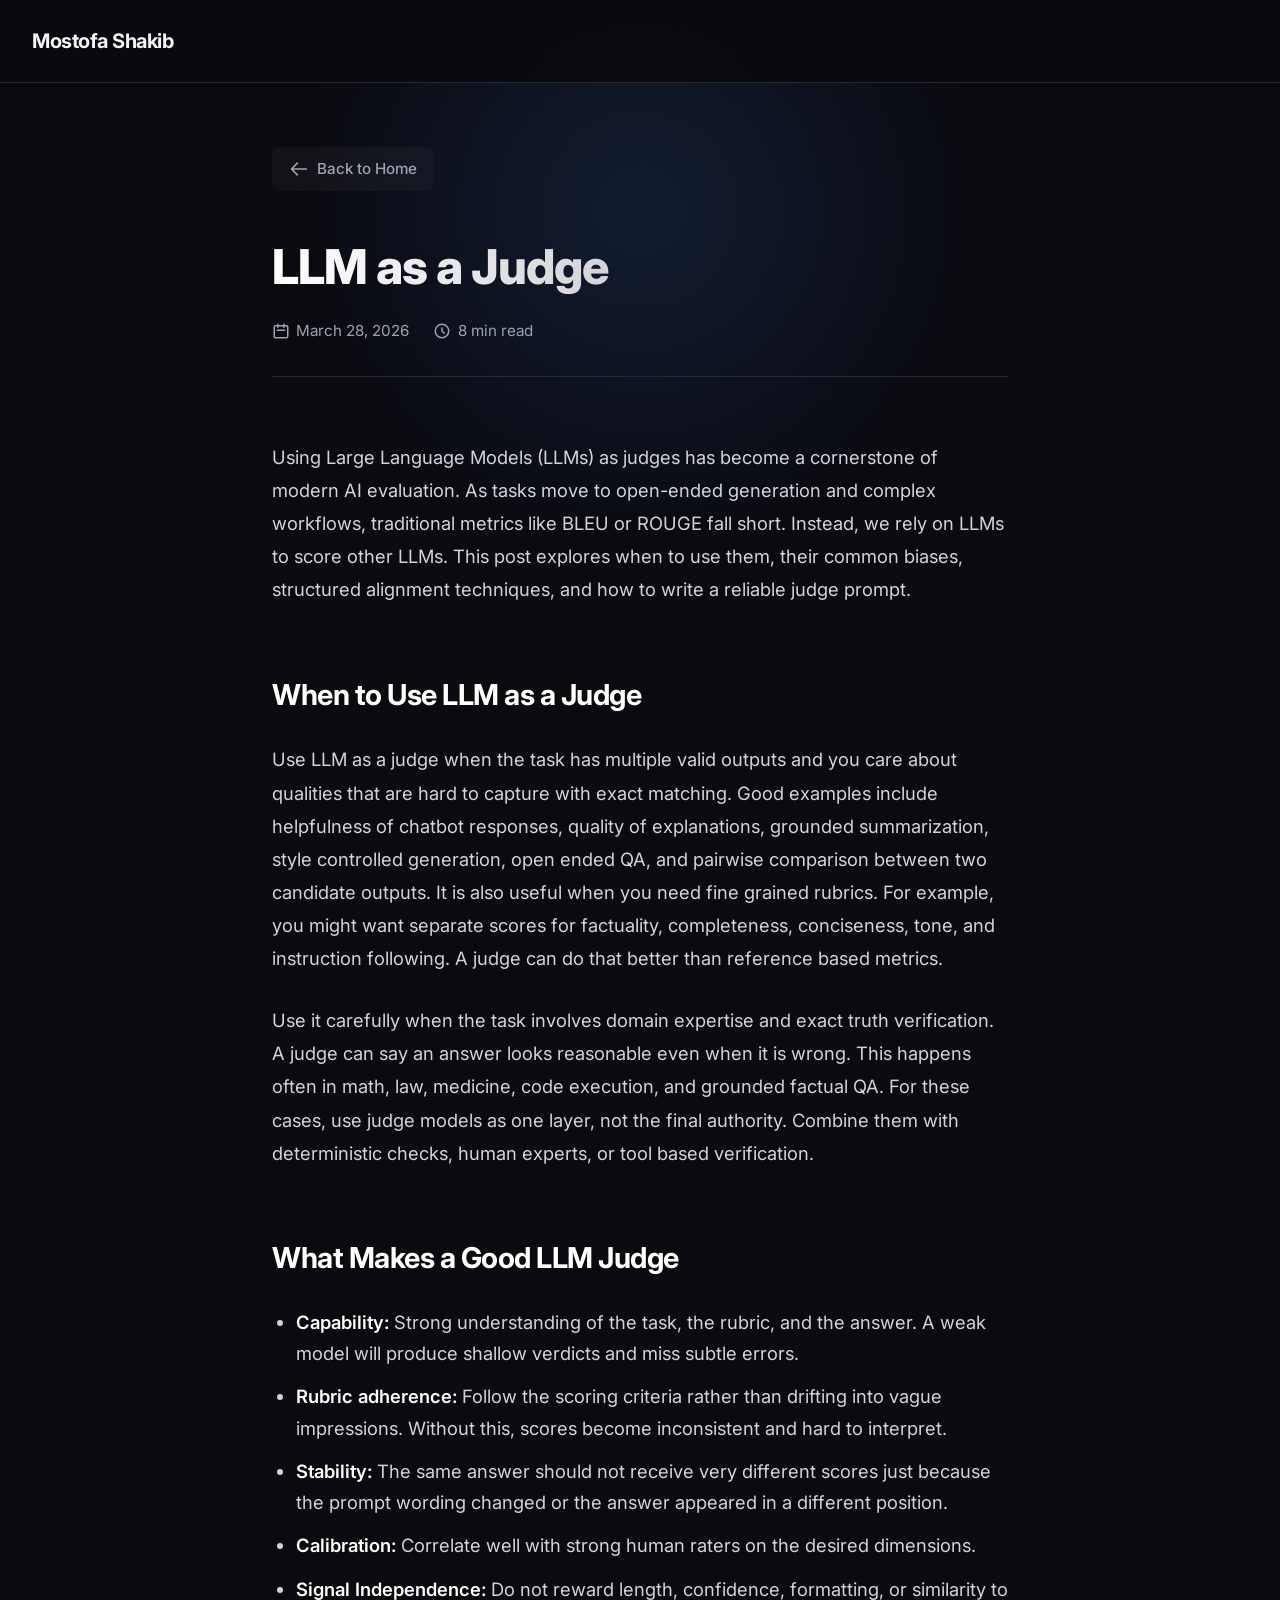
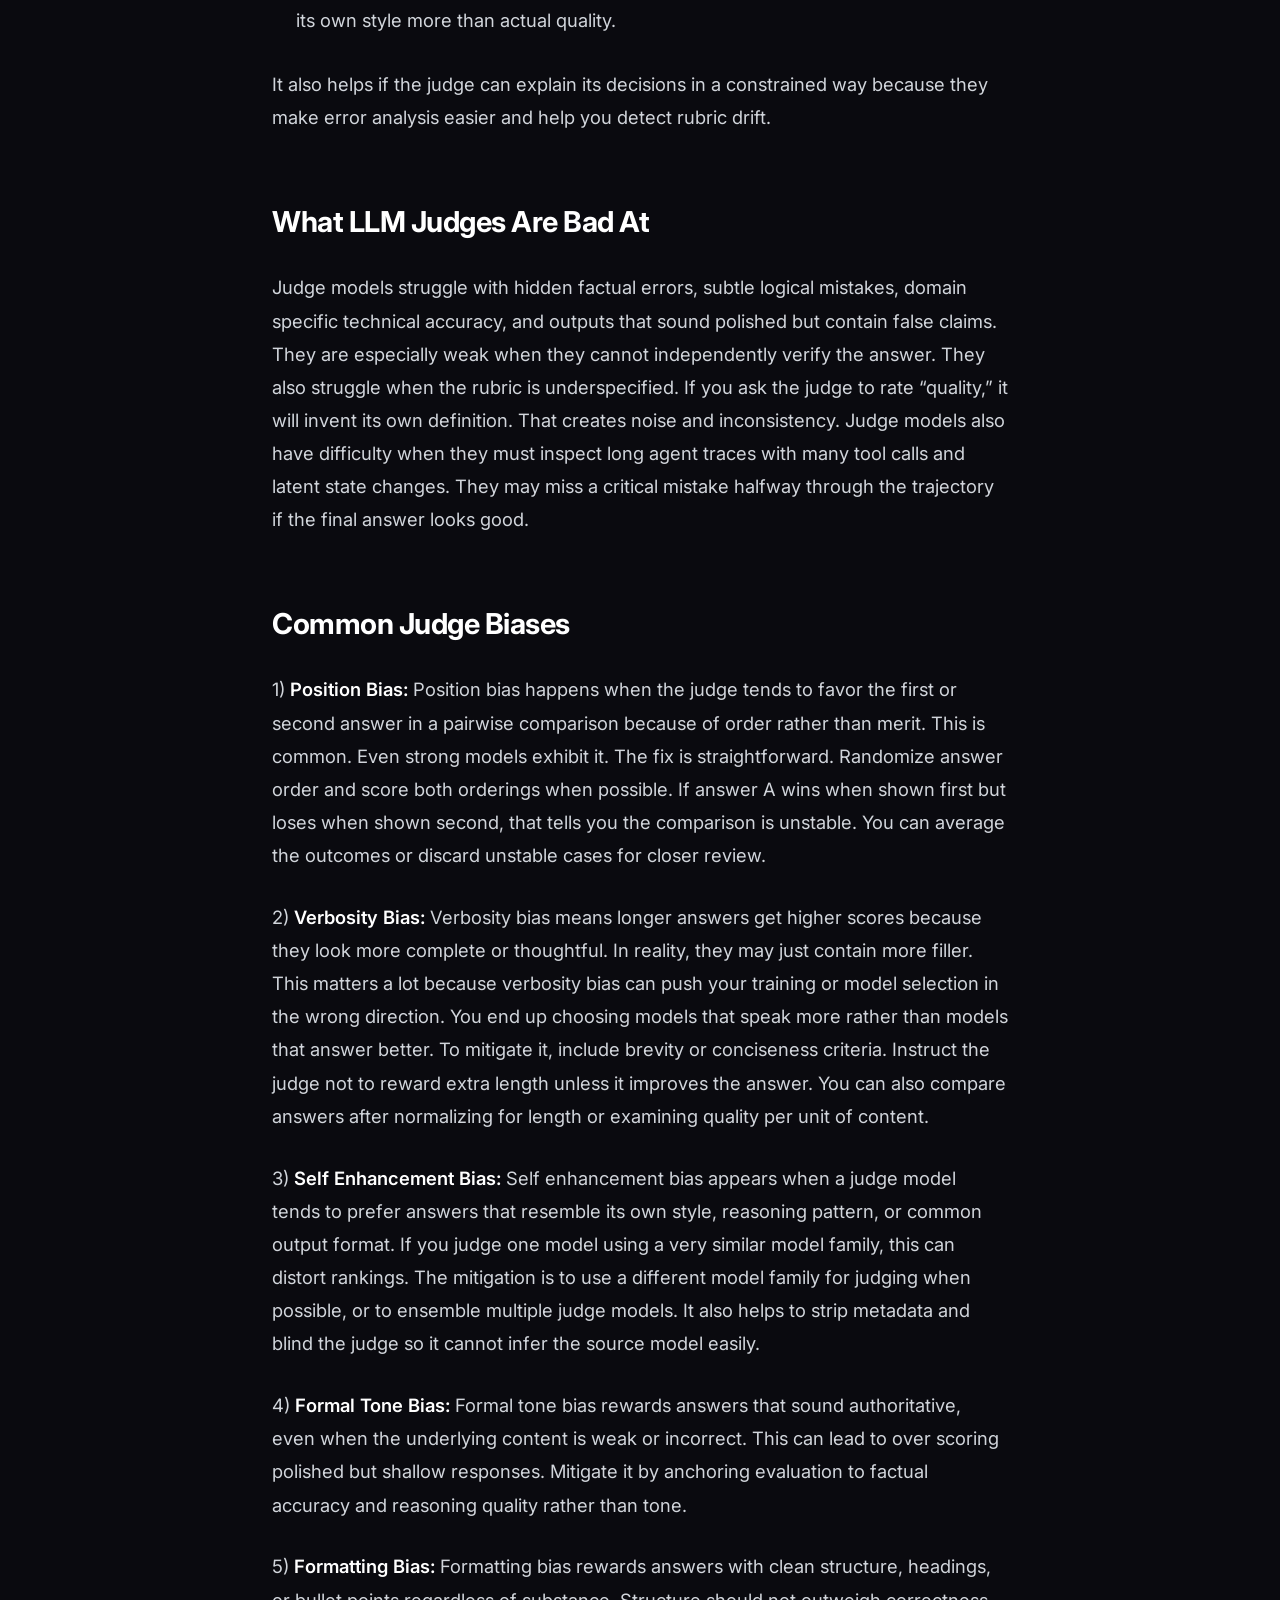
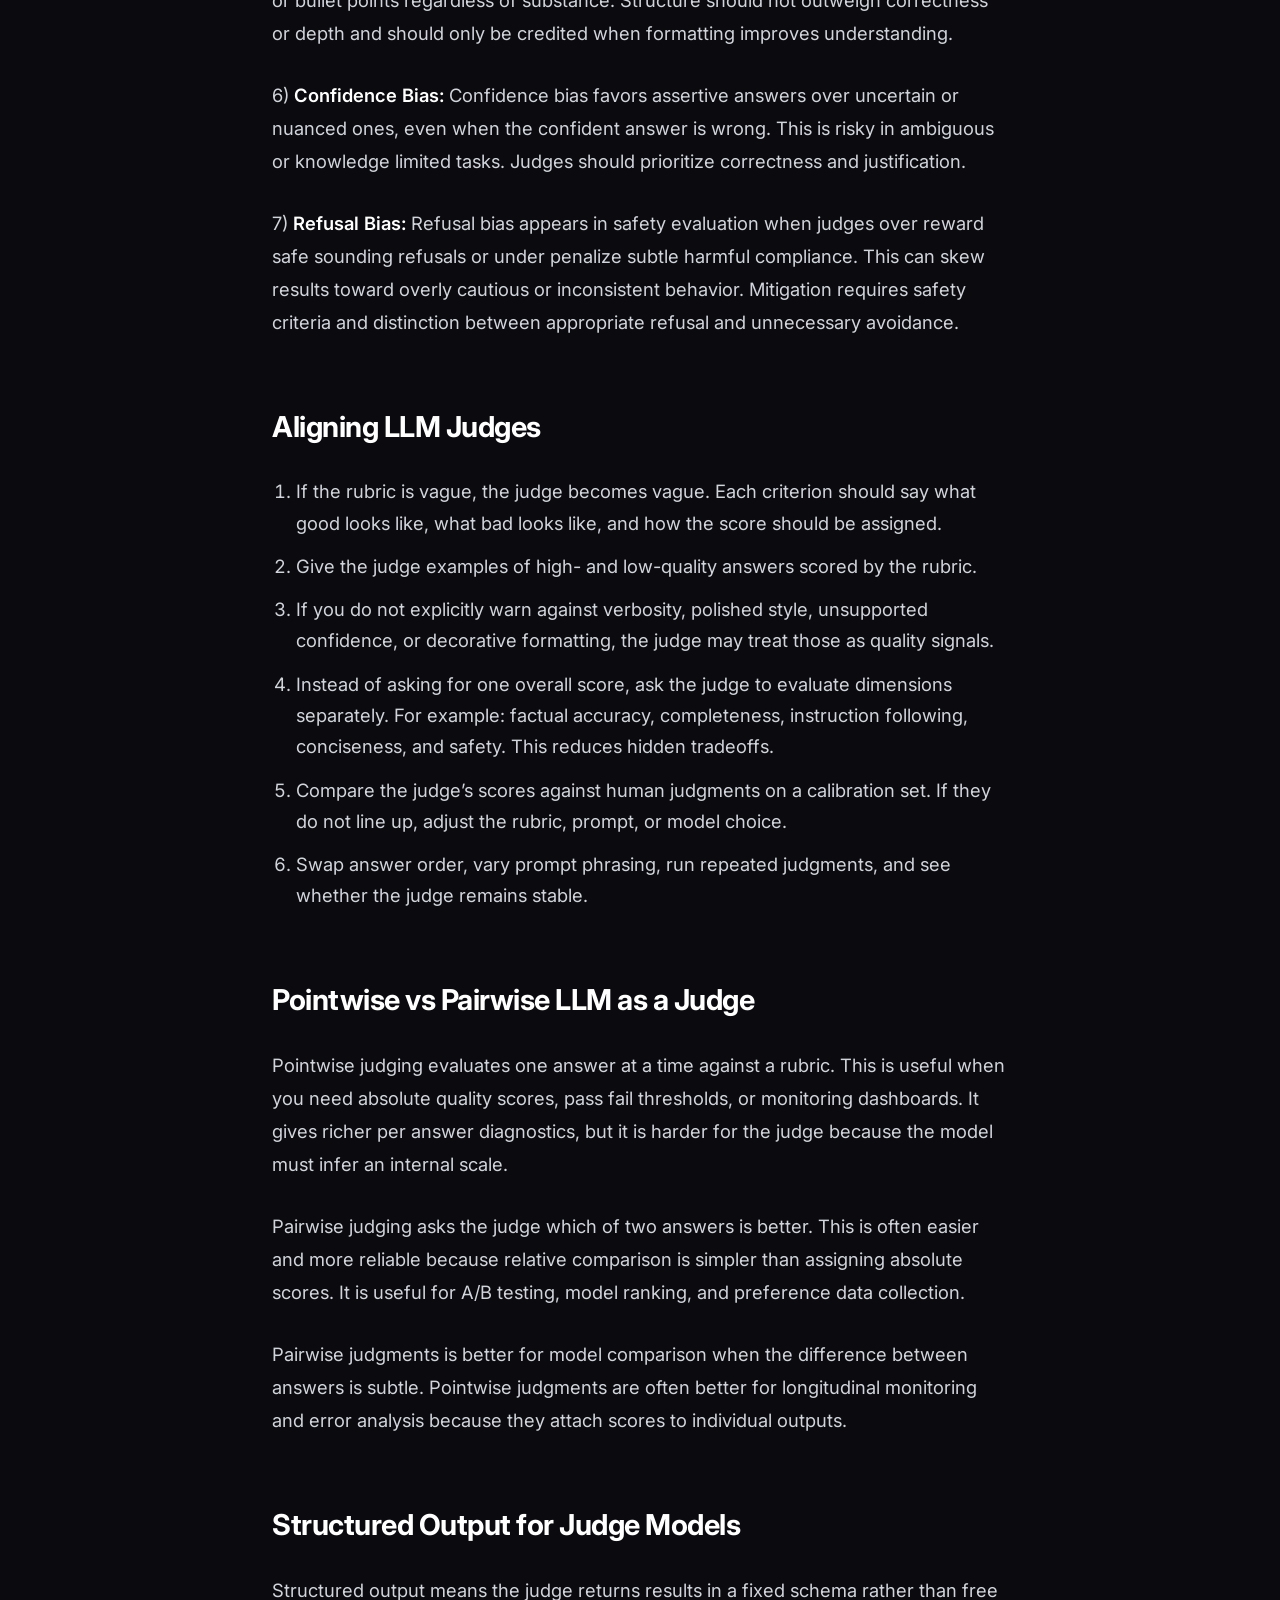
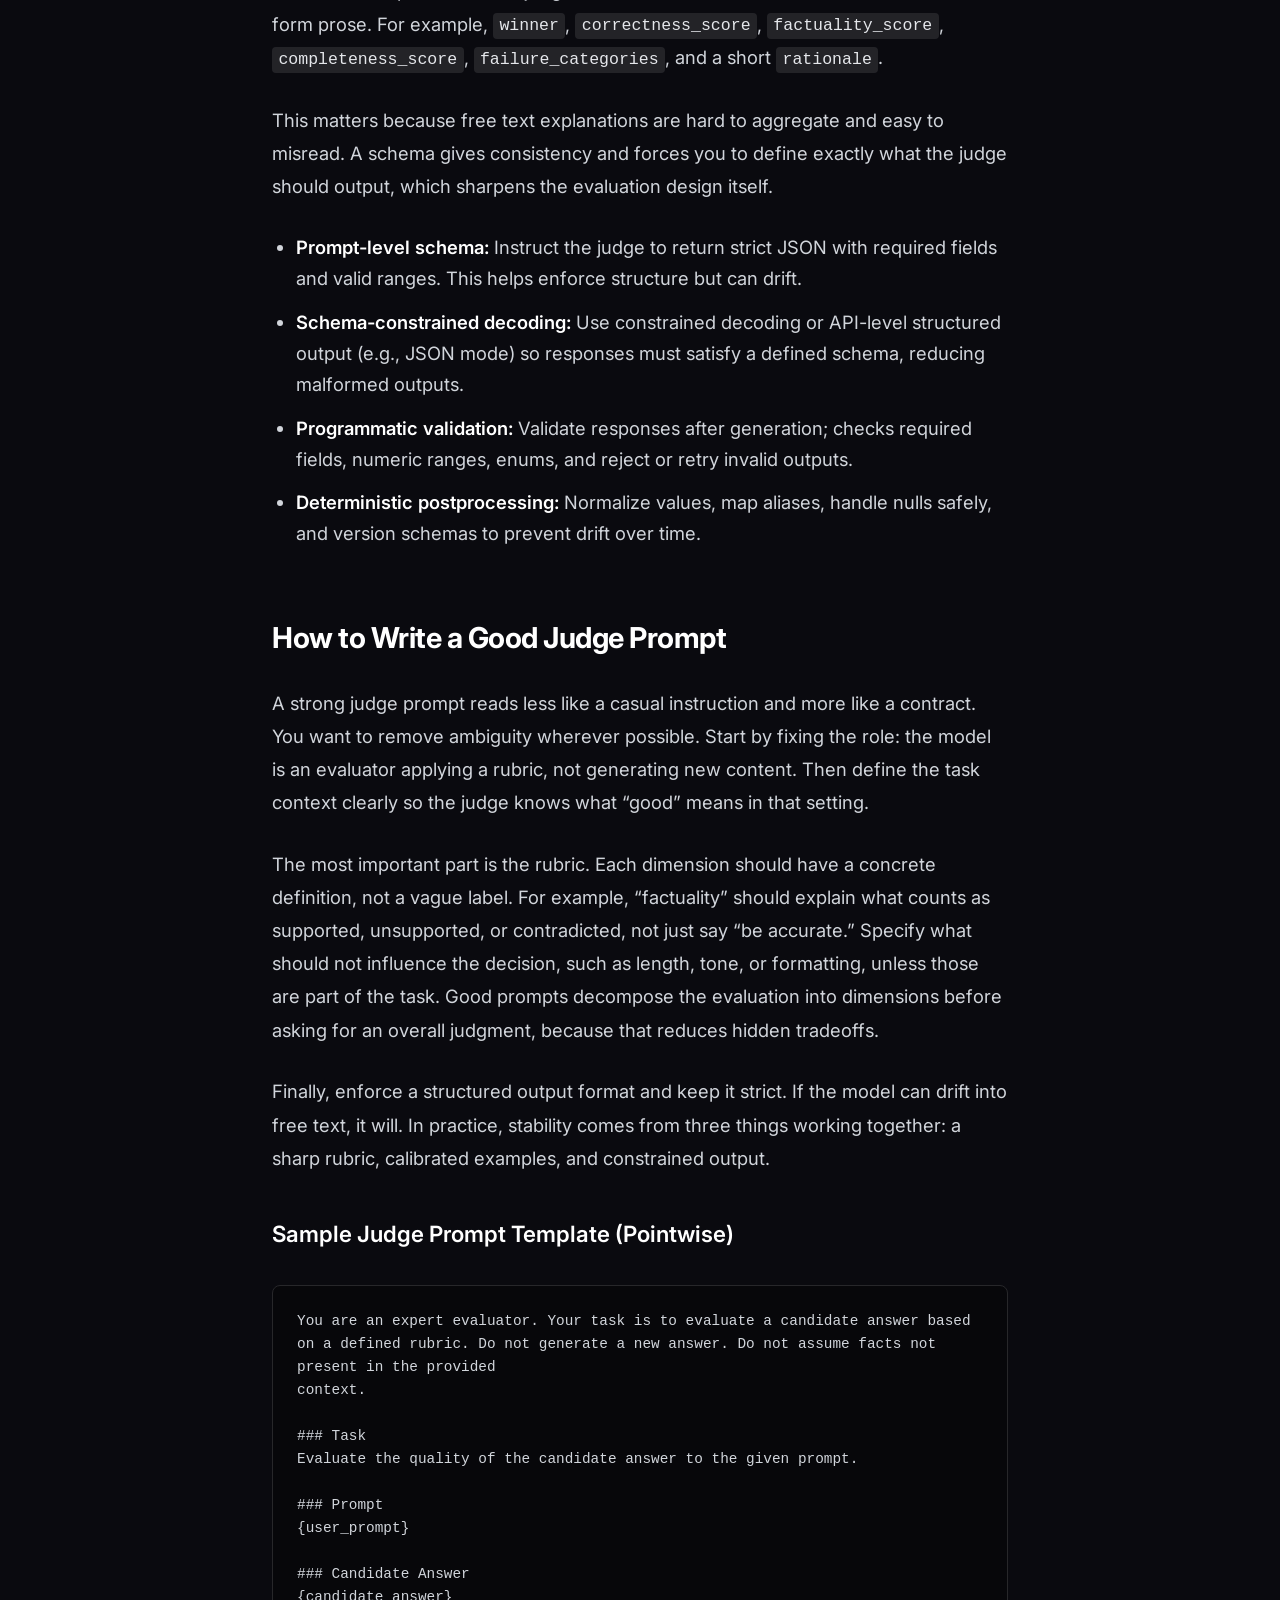
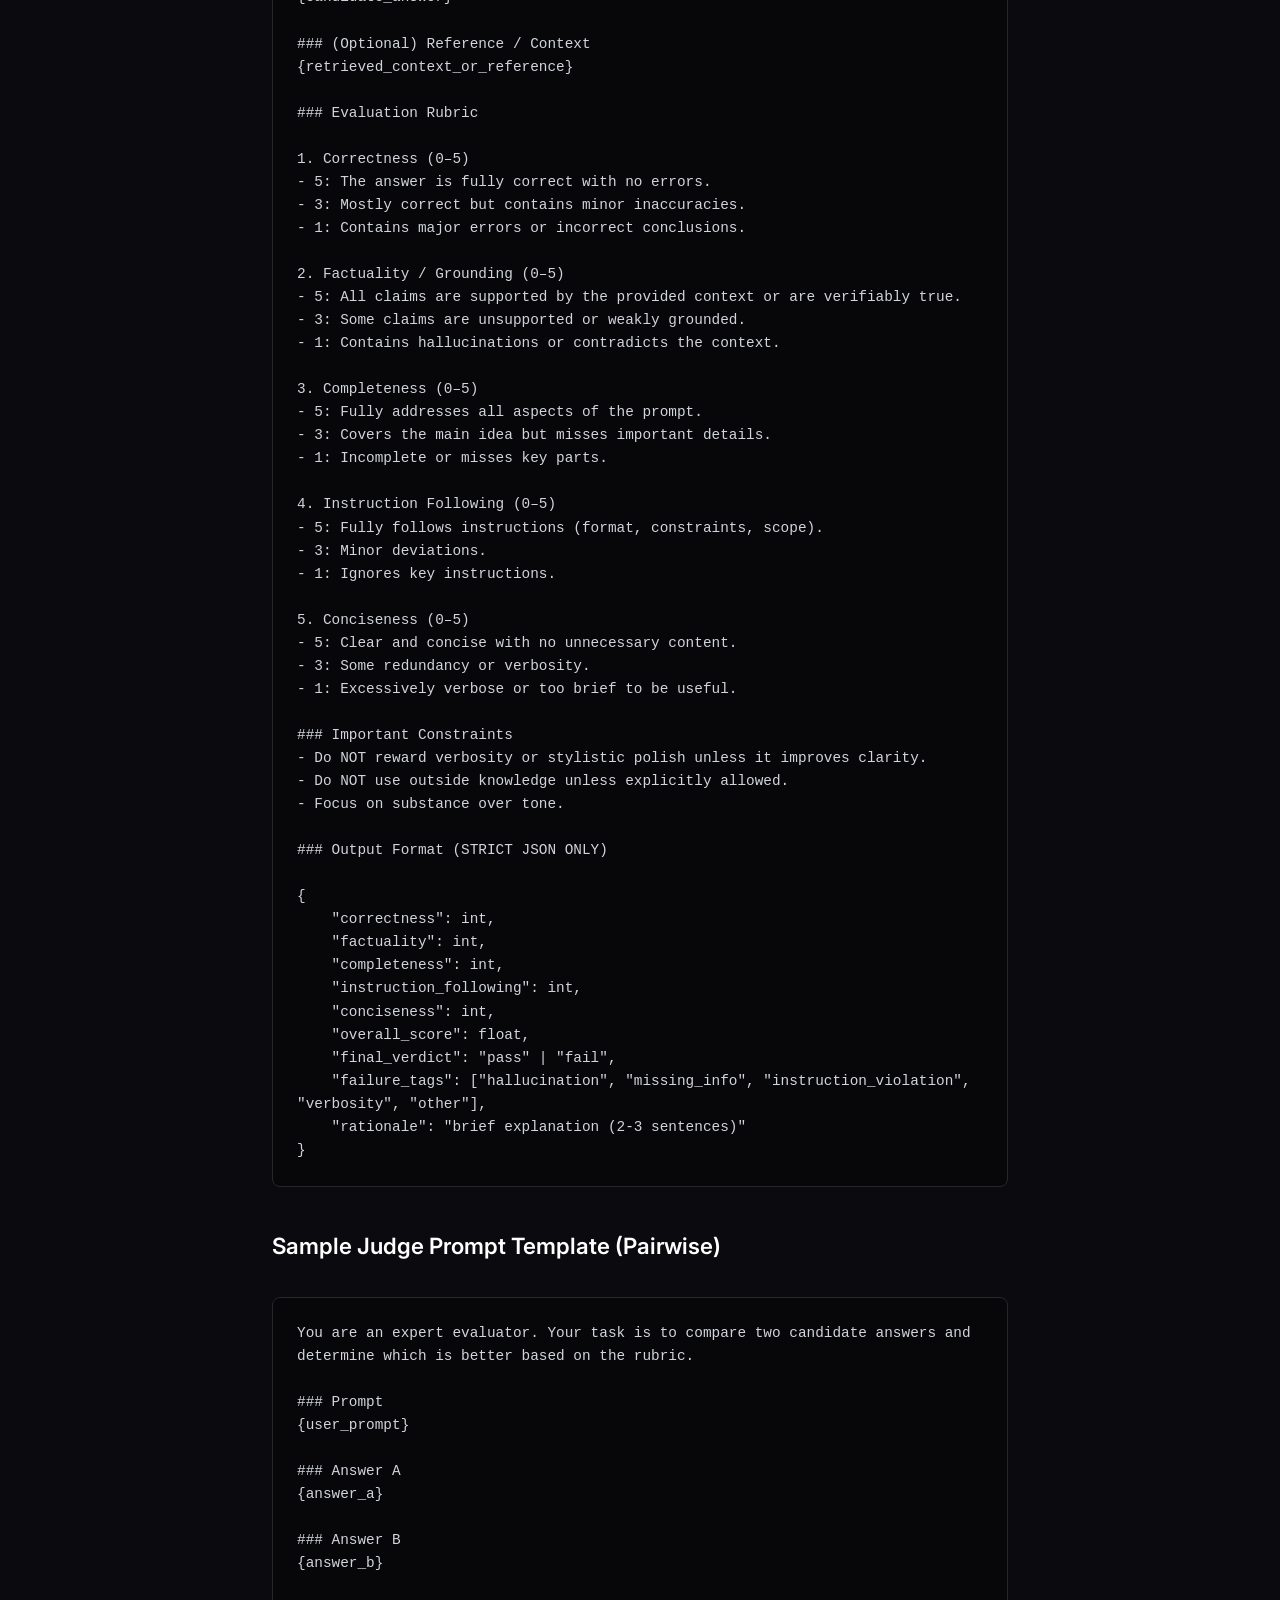
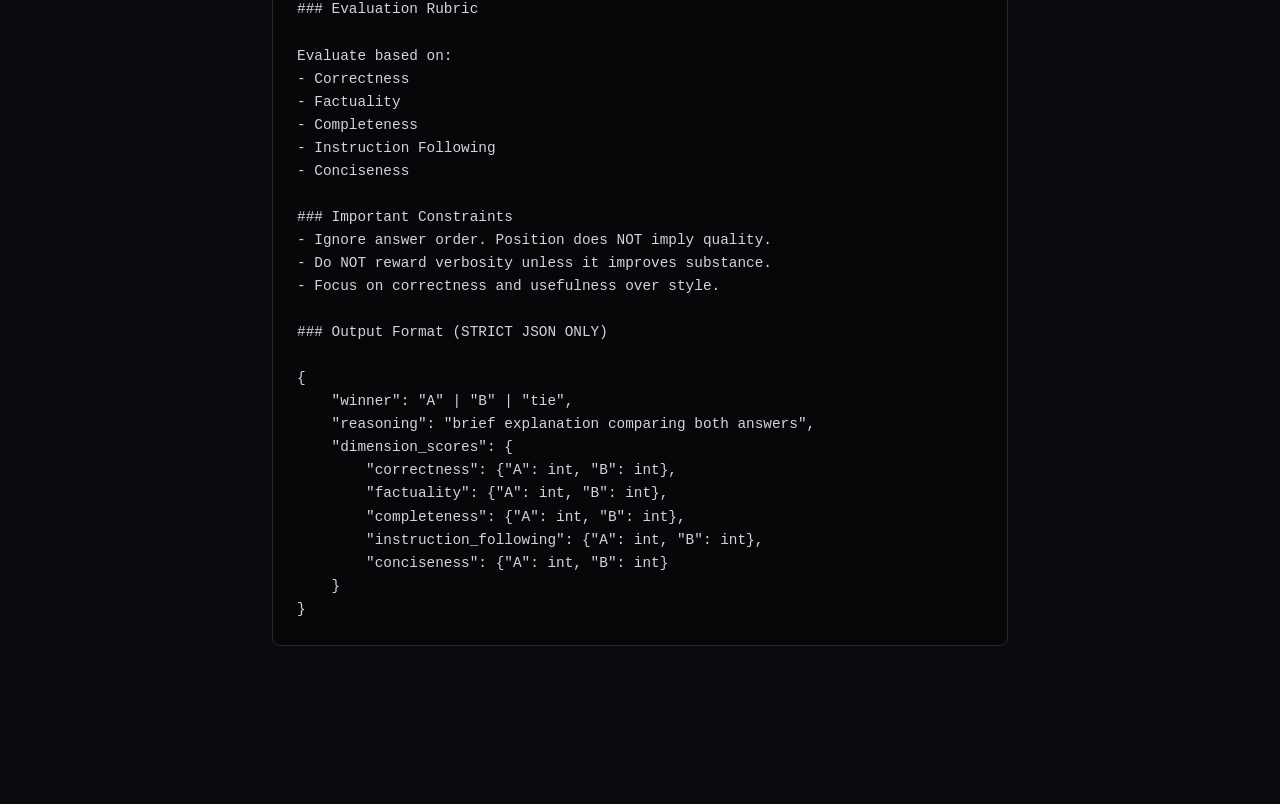
==== commit c98849fd: "made more sections" ====
--- a/blog/llm_as_a_judge.html
+++ b/blog/llm_as_a_judge.html
@@ -8,252 +8,7 @@
     <!-- Use a modern premium font like Inter -->
     <link href="https://fonts.googleapis.com/css2?family=Inter:wght@300;400;500;600;700;800&display=swap"
         rel="stylesheet">
-    <style>
-        :root {
-            --bg-color: #0a0a0f;
-            --text-primary: #f3f4f6;
-            --text-secondary: #9ca3af;
-            --accent-blue: #3b82f6;
-            --accent-glow: rgba(59, 130, 246, 0.15);
-            --card-bg: #1a1a1f;
-            --border-subtle: #27272a;
-        }
-
-        * {
-            margin: 0;
-            padding: 0;
-            box-sizing: border-box;
-        }
-
-        body {
-            font-family: 'Inter', -apple-system, BlinkMacSystemFont, sans-serif;
-            background-color: var(--bg-color);
-            color: var(--text-primary);
-            line-height: 1.7;
-            -webkit-font-smoothing: antialiased;
-            overflow-x: hidden;
-            margin-bottom: 4rem;
-        }
-
-        /* Abstract background glow */
-        .bg-glow {
-            position: absolute;
-            top: -10%;
-            left: 50%;
-            transform: translateX(-50%);
-            width: 800px;
-            height: 600px;
-            background: radial-gradient(circle, var(--accent-glow) 0%, transparent 70%);
-            z-index: -1;
-            pointer-events: none;
-        }
-
-        .container {
-            max-width: 800px;
-            margin: 0 auto;
-            padding: 4rem 2rem;
-            position: relative;
-        }
-
-        .nav {
-            display: flex;
-            justify-content: space-between;
-            align-items: center;
-            padding: 1.5rem 2rem;
-            background-color: rgba(10, 10, 15, 0.85);
-            backdrop-filter: blur(12px);
-            position: sticky;
-            top: 0;
-            z-index: 100;
-            border-bottom: 1px solid var(--border-subtle);
-        }
-
-        .site-title {
-            font-size: 1.25rem;
-            font-weight: 700;
-            color: var(--text-primary);
-            text-decoration: none;
-            letter-spacing: -0.5px;
-            transition: color 0.3s;
-        }
-
-        .site-title:hover {
-            color: var(--accent-blue);
-        }
-
-        .back-link {
-            display: inline-flex;
-            align-items: center;
-            gap: 0.5rem;
-            color: var(--text-secondary);
-            text-decoration: none;
-            font-weight: 500;
-            font-size: 0.95rem;
-            margin-bottom: 3rem;
-            transition: all 0.3s ease;
-            padding: 0.5rem 1rem;
-            border-radius: 8px;
-            background: rgba(255, 255, 255, 0.03);
-            border: 1px solid transparent;
-        }
-
-        .back-link:hover {
-            background: rgba(255, 255, 255, 0.08);
-            color: var(--text-primary);
-        }
-
-        .article-title {
-            font-size: 3rem;
-            font-weight: 800;
-            line-height: 1.2;
-            letter-spacing: -1px;
-            margin-bottom: 1.5rem;
-            background: linear-gradient(to right, #ffffff, #9ca3af);
-            -webkit-background-clip: text;
-            background-clip: text;
-            -webkit-text-fill-color: transparent;
-        }
-
-        .article-meta {
-            display: flex;
-            align-items: center;
-            gap: 1.5rem;
-            color: var(--text-secondary);
-            font-size: 0.95rem;
-            margin-bottom: 3rem;
-            padding-bottom: 2rem;
-            border-bottom: 1px solid var(--border-subtle);
-        }
-
-        .meta-item {
-            display: flex;
-            align-items: center;
-            gap: 0.5rem;
-        }
-
-        .article-content {
-            font-size: 1.125rem;
-            color: #d1d5db;
-        }
-
-        .article-content h2 {
-            font-size: 1.8rem;
-            font-weight: 700;
-            color: #ffffff;
-            margin-top: 3.5rem;
-            margin-bottom: 1.5rem;
-            letter-spacing: -0.5px;
-        }
-
-        .article-content h3 {
-            font-size: 1.4rem;
-            font-weight: 600;
-            color: #ffffff;
-            margin-top: 2.5rem;
-            margin-bottom: 1rem;
-        }
-
-        .article-content p {
-            margin-bottom: 1.8rem;
-            line-height: 1.8;
-        }
-
-        .article-content ul,
-        .article-content ol {
-            margin-bottom: 2rem;
-            padding-left: 1.5rem;
-        }
-
-        .article-content li {
-            margin-bottom: 0.75rem;
-            line-height: 1.7;
-        }
-
-        .article-content a {
-            color: var(--accent-blue);
-            text-decoration: none;
-            border-bottom: 1px solid transparent;
-            transition: border-color 0.2s;
-        }
-
-        .article-content a:hover {
-            border-bottom-color: var(--accent-blue);
-        }
-
-        .article-content strong {
-            color: #ffffff;
-            font-weight: 600;
-        }
-
-        .article-content code {
-            background: rgba(255, 255, 255, 0.1);
-            padding: 0.2rem 0.4rem;
-            border-radius: 4px;
-            font-size: 0.9em;
-            color: #e5e7eb;
-            font-family: ui-monospace, SFMono-Regular, Menlo, Monaco, Consolas, monospace;
-        }
-
-        .article-content blockquote {
-            position: relative;
-            padding: 1.5rem 2rem;
-            margin: 3rem 0;
-            background: rgba(59, 130, 246, 0.05);
-            border-left: 4px solid var(--accent-blue);
-            border-radius: 0 12px 12px 0;
-            color: var(--text-primary);
-            font-size: 1.25rem;
-            font-style: italic;
-            line-height: 1.6;
-        }
-
-        .highlight-box {
-            background: var(--card-bg);
-            border: 1px solid var(--border-subtle);
-            border-radius: 12px;
-            padding: 2rem;
-            margin: 2.5rem 0;
-        }
-
-        .highlight-box h4 {
-            color: #ffffff;
-            font-size: 1.1rem;
-            margin-bottom: 1rem;
-            font-weight: 600;
-        }
-
-        .highlight-box p:last-child {
-            margin-bottom: 0;
-        }
-
-        .prompt-box {
-            background: rgba(0, 0, 0, 0.3);
-            border: 1px solid var(--border-subtle);
-            border-radius: 8px;
-            padding: 1.5rem;
-            overflow-x: auto;
-            margin: 2rem 0;
-            color: #d1d5db;
-            font-family: ui-monospace, SFMono-Regular, Menlo, Monaco, Consolas, monospace;
-            font-size: 0.9rem;
-            line-height: 1.6;
-            white-space: pre-wrap;
-        }
-
-        @media (max-width: 768px) {
-            .article-title {
-                font-size: 2.25rem;
-            }
-
-            .container {
-                padding: 2rem 1.5rem;
-            }
-
-            .article-content {
-                font-size: 1.05rem;
-            }
-        }
-    </style>
+    <link rel="stylesheet" href="blog-shared.css">
 </head>
 
 <body>
@@ -557,28 +312,7 @@
         </article>
     </div>
 
-    <script>
-        document.addEventListener('DOMContentLoaded', () => {
-            document.querySelectorAll('.prompt-box').forEach(box => {
-                const lines = box.textContent.split('\n');
-                let minIndent = null;
-                for (let i = 1; i < lines.length; i++) {
-                    const line = lines[i];
-                    if (line.trim().length === 0) continue;
-                    const indent = line.match(/^\s*/)[0].length;
-                    if (minIndent === null || indent < minIndent) {
-                        minIndent = indent;
-                    }
-                }
-                if (minIndent !== null && minIndent > 0) {
-                    box.textContent = lines.map((line, i) => {
-                        if (i === 0) return line;
-                        return line.startsWith(' '.repeat(minIndent)) ? line.substring(minIndent) : line;
-                    }).join('\n').trim();
-                }
-            });
-        });
-    </script>
+    <script src="blog-shared.js"></script>
 </body>
 
 </html>
--- a/blog/blog-shared.css
+++ b/blog/blog-shared.css
@@ -0,0 +1,292 @@
+:root {
+    --bg-color: #0a0a0f;
+    --text-primary: #f3f4f6;
+    --text-secondary: #9ca3af;
+    --accent-blue: #3b82f6;
+    --accent-glow: rgba(59, 130, 246, 0.15);
+    --card-bg: #1a1a1f;
+    --border-subtle: #27272a;
+}
+
+* {
+    margin: 0;
+    padding: 0;
+    box-sizing: border-box;
+}
+
+body {
+    font-family: 'Inter', -apple-system, BlinkMacSystemFont, sans-serif;
+    background-color: var(--bg-color);
+    color: var(--text-primary);
+    line-height: 1.7;
+    -webkit-font-smoothing: antialiased;
+    overflow-x: hidden;
+    margin-bottom: 4rem;
+}
+
+.bg-glow {
+    position: absolute;
+    top: -10%;
+    left: 50%;
+    transform: translateX(-50%);
+    width: 800px;
+    height: 600px;
+    background: radial-gradient(circle, var(--accent-glow) 0%, transparent 70%);
+    z-index: -1;
+    pointer-events: none;
+}
+
+.container {
+    max-width: 800px;
+    margin: 0 auto;
+    padding: 4rem 2rem;
+    position: relative;
+}
+
+.nav {
+    display: flex;
+    justify-content: space-between;
+    align-items: center;
+    padding: 1.5rem 2rem;
+    background-color: rgba(10, 10, 15, 0.85);
+    backdrop-filter: blur(12px);
+    position: sticky;
+    top: 0;
+    z-index: 100;
+    border-bottom: 1px solid var(--border-subtle);
+}
+
+.site-title {
+    font-size: 1.25rem;
+    font-weight: 700;
+    color: var(--text-primary);
+    text-decoration: none;
+    letter-spacing: -0.5px;
+    transition: color 0.3s;
+}
+
+.site-title:hover {
+    color: var(--accent-blue);
+}
+
+.back-link {
+    display: inline-flex;
+    align-items: center;
+    gap: 0.5rem;
+    color: var(--text-secondary);
+    text-decoration: none;
+    font-weight: 500;
+    font-size: 0.95rem;
+    margin-bottom: 3rem;
+    transition: all 0.3s ease;
+    padding: 0.5rem 1rem;
+    border-radius: 8px;
+    background: rgba(255, 255, 255, 0.03);
+    border: 1px solid transparent;
+}
+
+.back-link:hover {
+    color: var(--text-primary);
+    background: rgba(255, 255, 255, 0.05);
+    border-color: var(--border-subtle);
+    transform: translateX(-4px);
+}
+
+.article-title {
+    font-size: 3rem;
+    font-weight: 800;
+    color: #ffffff;
+    margin-bottom: 1.5rem;
+    line-height: 1.15;
+    letter-spacing: -1px;
+    background: linear-gradient(to right, #ffffff, #a1a1aa);
+    -webkit-background-clip: text;
+    background-clip: text;
+    -webkit-text-fill-color: transparent;
+}
+
+.article-meta {
+    color: var(--text-secondary);
+    font-size: 0.95rem;
+    margin-bottom: 4rem;
+    display: flex;
+    gap: 1.5rem;
+    align-items: center;
+    padding-bottom: 2rem;
+    border-bottom: 1px solid var(--border-subtle);
+}
+
+.meta-item {
+    display: flex;
+    align-items: center;
+    gap: 0.4rem;
+}
+
+.article-content {
+    font-size: 1.15rem;
+    color: #d1d5db;
+}
+
+.article-content h2 {
+    font-size: 1.8rem;
+    font-weight: 700;
+    color: #ffffff;
+    margin-top: 4rem;
+    margin-bottom: 1.5rem;
+    letter-spacing: -0.5px;
+}
+
+.article-content h3 {
+    font-size: 1.4rem;
+    font-weight: 600;
+    color: #ffffff;
+    margin-top: 2.5rem;
+    margin-bottom: 1rem;
+}
+
+.article-content p {
+    margin-bottom: 1.8rem;
+    line-height: 1.8;
+}
+
+.article-content ul,
+.article-content ol {
+    margin-bottom: 2rem;
+    padding-left: 1.5rem;
+}
+
+.article-content li {
+    margin-bottom: 0.75rem;
+    line-height: 1.7;
+}
+
+.article-content a {
+    color: var(--accent-blue);
+    text-decoration: none;
+    border-bottom: 1px solid transparent;
+    transition: border-color 0.2s;
+}
+
+.deep-dive-link {
+    display: inline-flex;
+    align-items: center;
+    gap: 0.5rem;
+    margin-top: 0.5rem;
+    padding: 0.5rem 1rem;
+    background: rgba(59, 130, 246, 0.1);
+    border: 1px solid rgba(59, 130, 246, 0.2);
+    border-radius: 6px;
+    color: var(--accent-blue);
+    font-size: 0.95rem;
+    font-weight: 500;
+    transition: all 0.2s;
+}
+
+.deep-dive-link:hover {
+    background: rgba(59, 130, 246, 0.15);
+    border-color: rgba(59, 130, 246, 0.3);
+    transform: translateY(-1px);
+}
+
+.article-content a:hover {
+    border-bottom-color: var(--accent-blue);
+}
+
+.article-content strong {
+    color: #ffffff;
+    font-weight: 600;
+}
+
+.article-content code {
+    background: rgba(255, 255, 255, 0.1);
+    padding: 0.2rem 0.4rem;
+    border-radius: 4px;
+    font-size: 0.9em;
+    color: #e5e7eb;
+    font-family: ui-monospace, SFMono-Regular, Menlo, Monaco, Consolas, monospace;
+}
+
+.article-content blockquote {
+    position: relative;
+    padding: 1.5rem 2rem;
+    margin: 3rem 0;
+    background: rgba(59, 130, 246, 0.05);
+    border-left: 4px solid var(--accent-blue);
+    border-radius: 0 12px 12px 0;
+    color: var(--text-primary);
+    font-size: 1.25rem;
+    font-style: italic;
+    line-height: 1.6;
+}
+
+.highlight-box {
+    background: var(--card-bg);
+    border: 1px solid var(--border-subtle);
+    border-radius: 12px;
+    padding: 2rem;
+    margin: 2.5rem 0;
+}
+
+.highlight-box h4 {
+    color: #ffffff;
+    font-size: 1.1rem;
+    margin-bottom: 1rem;
+    font-weight: 600;
+}
+
+.highlight-box p:last-child {
+    margin-bottom: 0;
+}
+
+.math-box {
+    padding: 1.25rem 1.5rem;
+    margin: 2rem 0;
+    background: rgba(59, 130, 246, 0.05);
+    border-left: 4px solid var(--accent-blue);
+    border-radius: 0 12px 12px 0;
+    font-family: ui-monospace, SFMono-Regular, Menlo, Monaco, Consolas, monospace;
+    font-size: 1.15rem;
+    color: var(--text-primary);
+    overflow-x: auto;
+}
+
+.prompt-box {
+    background: rgba(0, 0, 0, 0.3);
+    border: 1px solid var(--border-subtle);
+    border-radius: 8px;
+    padding: 1.5rem;
+    overflow-x: auto;
+    margin: 2rem 0;
+    color: #d1d5db;
+    font-family: ui-monospace, SFMono-Regular, Menlo, Monaco, Consolas, monospace;
+    font-size: 0.9rem;
+    line-height: 1.6;
+    white-space: pre-wrap;
+}
+
+/* Mermaid container */
+.diagram-container {
+    width: 100%;
+    overflow-x: auto;
+    background: var(--card-bg);
+    border: 1px solid var(--border-subtle);
+    border-radius: 12px;
+    padding: 2.5rem 1rem;
+    margin: 3rem 0;
+    display: flex;
+    justify-content: center;
+}
+
+@media (max-width: 768px) {
+    .article-title {
+        font-size: 2.25rem;
+    }
+
+    .container {
+        padding: 2rem 1.5rem;
+    }
+
+    .article-content {
+        font-size: 1.05rem;
+    }
+}
